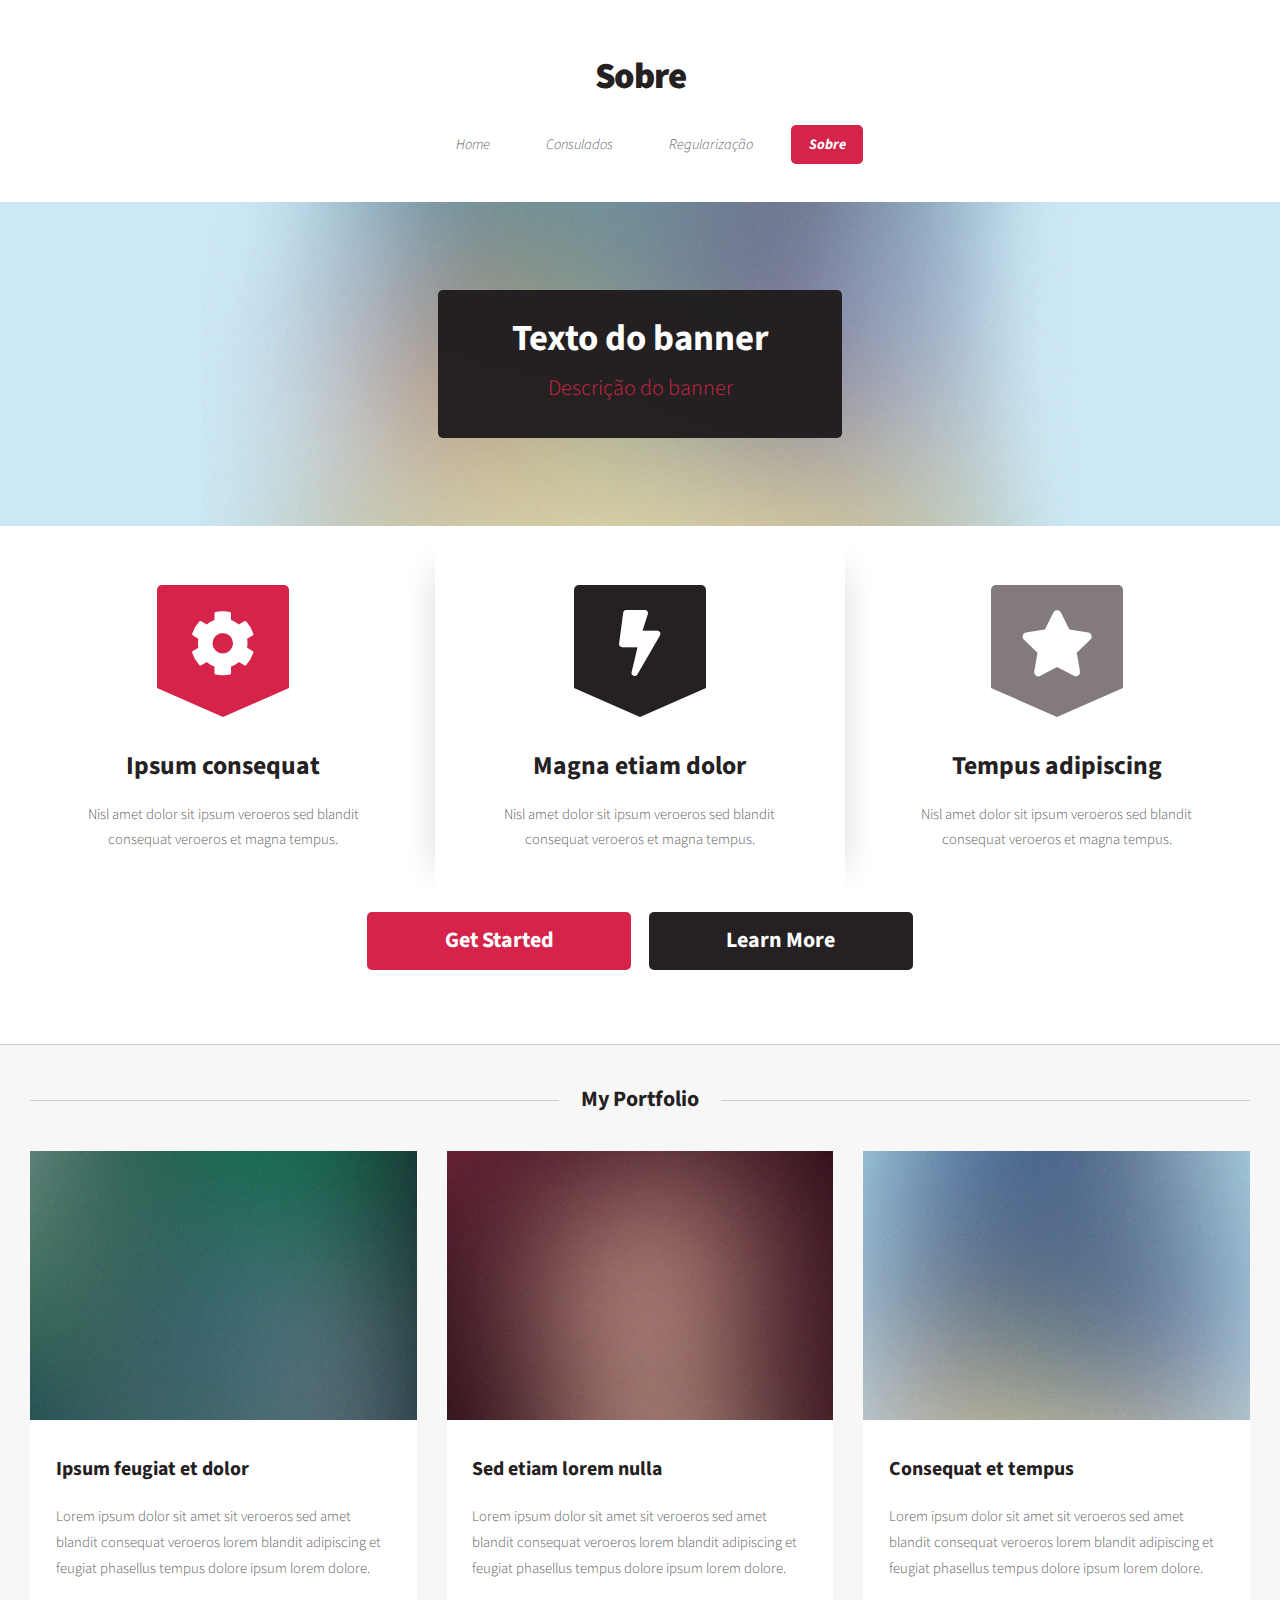
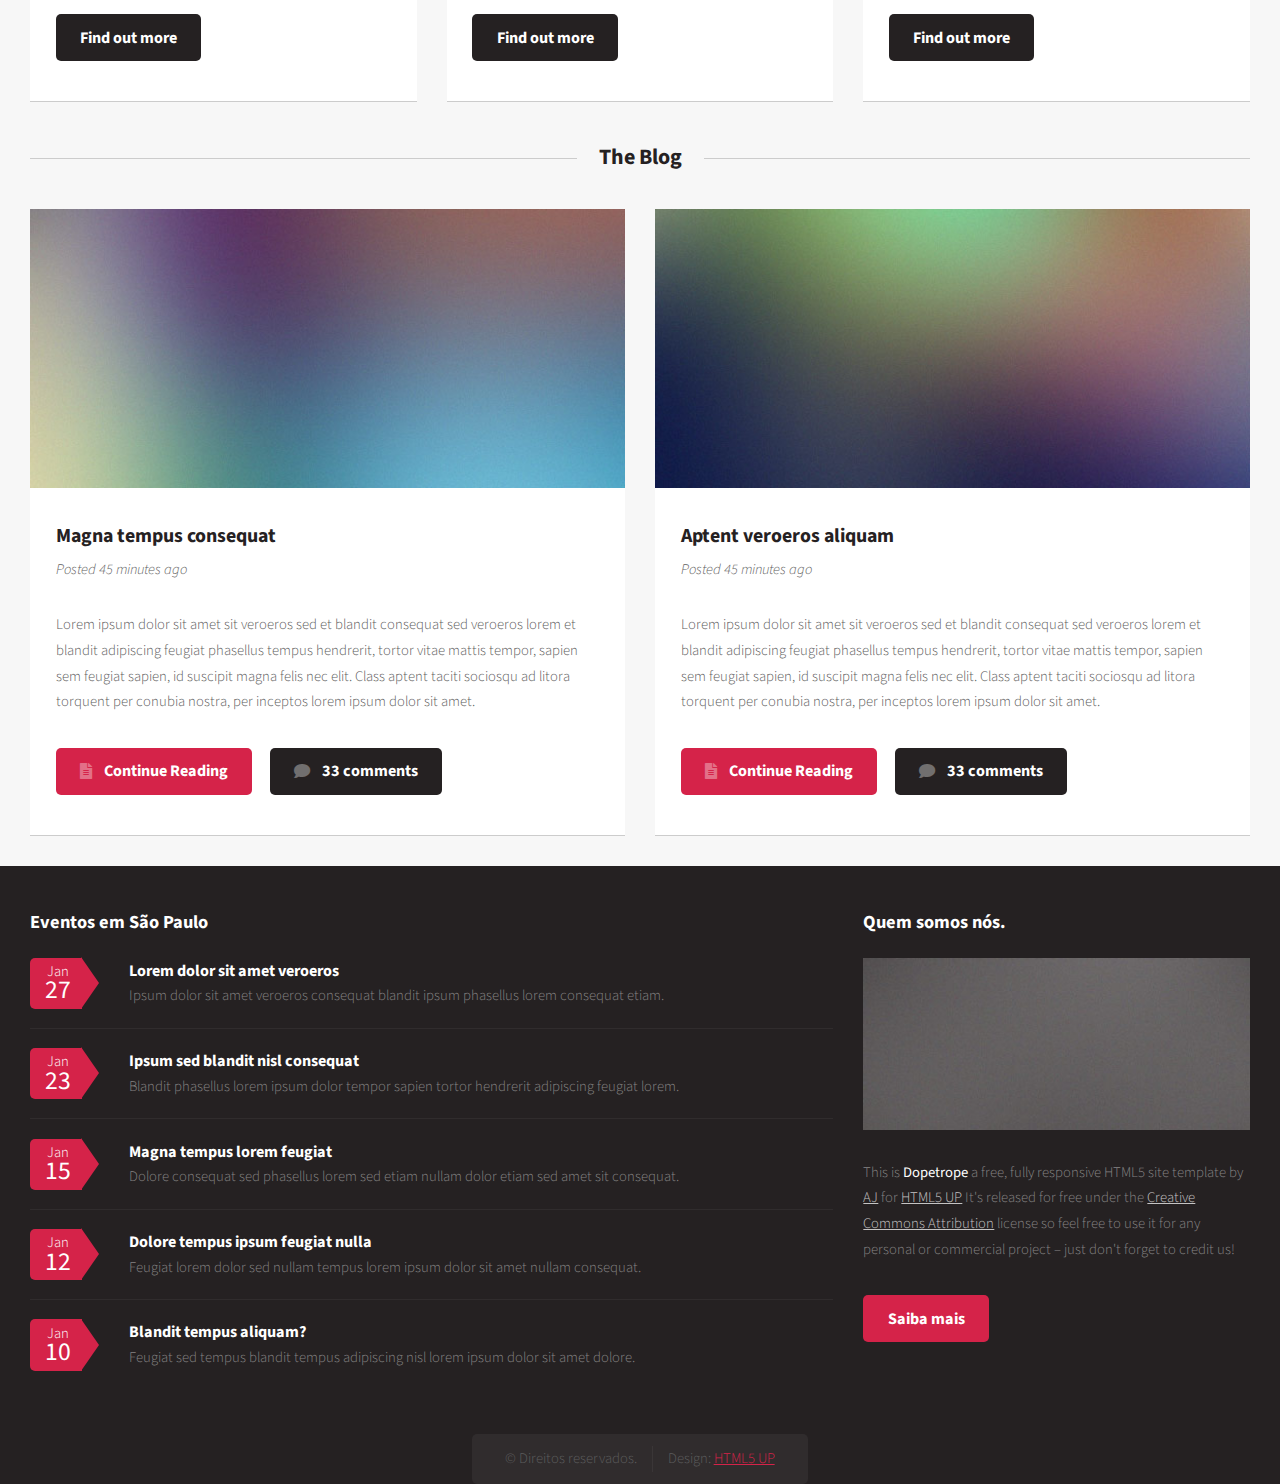
==== about.html @ 7e5dceec "0.2" ====
<!DOCTYPE HTML>

<html>
	<head>
		<title>TCI</title>
		<meta charset="utf-8" />
		<meta name="viewport" content="width=device-width, initial-scale=1, user-scalable=no" />
		<link rel="stylesheet" href="assets/css/main.css" />
	</head>
	<body class="homepage is-preload">
		<div id="page-wrapper">

			<!-- Header -->
				<section id="header">

					<!-- Logo -->
						<h1><a href="index.html">Sobre</a></h1>

					<!-- Nav -->
						<nav id="nav">
							<ul>
								<li><a href="index.html">Home</a></li>
								<li><a href="consulados.html">Consulados</a></li>
								<li><a href="docs.html">Regularização</a></li>
								<li class="current"><a href="about.html">Sobre</a></li>
							</ul>
						</nav>

					<!-- Banner -->
						<section id="banner">
							<header>
								<h2>Texto do banner</h2>
								<p>Descrição do banner</p>
							</header>
						</section>

					<!-- Intro -->
						<section id="intro" class="container">
							<div class="row">
								<div class="col-4 col-12-medium">
									<section class="first">
										<i class="icon solid featured fa-cog"></i>
										<header>
											<h2>Ipsum consequat</h2>
										</header>
										<p>Nisl amet dolor sit ipsum veroeros sed blandit consequat veroeros et magna tempus.</p>
									</section>
								</div>
								<div class="col-4 col-12-medium">
									<section class="middle">
										<i class="icon solid featured alt fa-bolt"></i>
										<header>
											<h2>Magna etiam dolor</h2>
										</header>
										<p>Nisl amet dolor sit ipsum veroeros sed blandit consequat veroeros et magna tempus.</p>
									</section>
								</div>
								<div class="col-4 col-12-medium">
									<section class="last">
										<i class="icon solid featured alt2 fa-star"></i>
										<header>
											<h2>Tempus adipiscing</h2>
										</header>
										<p>Nisl amet dolor sit ipsum veroeros sed blandit consequat veroeros et magna tempus.</p>
									</section>
								</div>
							</div>
							<footer>
								<ul class="actions">
									<li><a href="#" class="button large">Get Started</a></li>
									<li><a href="#" class="button alt large">Learn More</a></li>
								</ul>
							</footer>
						</section>

				</section>

			<!-- Main -->
				<section id="main">
					<div class="container">
						<div class="row">
							<div class="col-12">

								<!-- Portfolio -->
									<section>
										<header class="major">
											<h2>My Portfolio</h2>
										</header>
										<div class="row">
											<div class="col-4 col-6-medium col-12-small">
												<section class="box">
													<a href="#" class="image featured"><img src="images/pic02.jpg" alt="" /></a>
													<header>
														<h3>Ipsum feugiat et dolor</h3>
													</header>
													<p>Lorem ipsum dolor sit amet sit veroeros sed amet blandit consequat veroeros lorem blandit adipiscing et feugiat phasellus tempus dolore ipsum lorem dolore.</p>
													<footer>
														<ul class="actions">
															<li><a href="#" class="button alt">Find out more</a></li>
														</ul>
													</footer>
												</section>
											</div>
											<div class="col-4 col-6-medium col-12-small">
												<section class="box">
													<a href="#" class="image featured"><img src="images/pic03.jpg" alt="" /></a>
													<header>
														<h3>Sed etiam lorem nulla</h3>
													</header>
													<p>Lorem ipsum dolor sit amet sit veroeros sed amet blandit consequat veroeros lorem blandit adipiscing et feugiat phasellus tempus dolore ipsum lorem dolore.</p>
													<footer>
														<ul class="actions">
															<li><a href="#" class="button alt">Find out more</a></li>
														</ul>
													</footer>
												</section>
											</div>
											<div class="col-4 col-6-medium col-12-small">
												<section class="box">
													<a href="#" class="image featured"><img src="images/pic04.jpg" alt="" /></a>
													<header>
														<h3>Consequat et tempus</h3>
													</header>
													<p>Lorem ipsum dolor sit amet sit veroeros sed amet blandit consequat veroeros lorem blandit adipiscing et feugiat phasellus tempus dolore ipsum lorem dolore.</p>
													<footer>
														<ul class="actions">
															<li><a href="#" class="button alt">Find out more</a></li>
														</ul>
													</footer>
												</section>
											</div>	
										</div>
									</section>

							</div>
							<div class="col-12">

								<!-- Blog -->
									<section>
										<header class="major">
											<h2>The Blog</h2>
										</header>
										<div class="row">
											<div class="col-6 col-12-small">
												<section class="box">
													<a href="#" class="image featured"><img src="images/pic08.jpg" alt="" /></a>
													<header>
														<h3>Magna tempus consequat</h3>
														<p>Posted 45 minutes ago</p>
													</header>
													<p>Lorem ipsum dolor sit amet sit veroeros sed et blandit consequat sed veroeros lorem et blandit adipiscing feugiat phasellus tempus hendrerit, tortor vitae mattis tempor, sapien sem feugiat sapien, id suscipit magna felis nec elit. Class aptent taciti sociosqu ad litora torquent per conubia nostra, per inceptos lorem ipsum dolor sit amet.</p>
													<footer>
														<ul class="actions">
															<li><a href="#" class="button icon solid fa-file-alt">Continue Reading</a></li>
															<li><a href="#" class="button alt icon solid fa-comment">33 comments</a></li>
														</ul>
													</footer>
												</section>
											</div>
											<div class="col-6 col-12-small">
												<section class="box">
													<a href="#" class="image featured"><img src="images/pic09.jpg" alt="" /></a>
													<header>
														<h3>Aptent veroeros aliquam</h3>
														<p>Posted 45 minutes ago</p>
													</header>
													<p>Lorem ipsum dolor sit amet sit veroeros sed et blandit consequat sed veroeros lorem et blandit adipiscing feugiat phasellus tempus hendrerit, tortor vitae mattis tempor, sapien sem feugiat sapien, id suscipit magna felis nec elit. Class aptent taciti sociosqu ad litora torquent per conubia nostra, per inceptos lorem ipsum dolor sit amet.</p>
													<footer>
														<ul class="actions">
															<li><a href="#" class="button icon solid fa-file-alt">Continue Reading</a></li>
															<li><a href="#" class="button alt icon solid fa-comment">33 comments</a></li>
														</ul>
													</footer>
												</section>
											</div>
										</div>
									</section>

							</div>
						</div>
					</div>
				</section>

			<!-- Footer -->
				<section id="footer">
					<div class="container">
						<div class="row">
							<div class="col-8 col-12-medium">
								<section>
									<header>
										<h2>Eventos em São Paulo</h2>
									</header>
									<ul class="dates">
										<li>
											<span class="date">Jan <strong>27</strong></span>
											<h3><a href="#">Lorem dolor sit amet veroeros</a></h3>
											<p>Ipsum dolor sit amet veroeros consequat blandit ipsum phasellus lorem consequat etiam.</p>
										</li>
										<li>
											<span class="date">Jan <strong>23</strong></span>
											<h3><a href="#">Ipsum sed blandit nisl consequat</a></h3>
											<p>Blandit phasellus lorem ipsum dolor tempor sapien tortor hendrerit adipiscing feugiat lorem.</p>
										</li>
										<li>
											<span class="date">Jan <strong>15</strong></span>
											<h3><a href="#">Magna tempus lorem feugiat</a></h3>
											<p>Dolore consequat sed phasellus lorem sed etiam nullam dolor etiam sed amet sit consequat.</p>
										</li>
										<li>
											<span class="date">Jan <strong>12</strong></span>
											<h3><a href="#">Dolore tempus ipsum feugiat nulla</a></h3>
											<p>Feugiat lorem dolor sed nullam tempus lorem ipsum dolor sit amet nullam consequat.</p>
										</li>
										<li>
											<span class="date">Jan <strong>10</strong></span>
											<h3><a href="#">Blandit tempus aliquam?</a></h3>
											<p>Feugiat sed tempus blandit tempus adipiscing nisl lorem ipsum dolor sit amet dolore.</p>
										</li>
									</ul>
								</section>
							</div>
							<div class="col-4 col-12-medium">
								<section>
									<header>
										<h2>Quem somos nós.</h2>
									</header>
									<a href="#" class="image featured"><img src="images/pic10.jpg" alt="" /></a>
									<p>
										This is <strong>Dopetrope</strong> a free, fully responsive HTML5 site template by
										<a href="http://twitter.com/ajlkn">AJ</a> for <a href="http://html5up.net/">HTML5 UP</a> It's released for free under
										the <a href="http://html5up.net/license/">Creative Commons Attribution</a> license so feel free to use it for any personal or commercial project &ndash; just don't forget to credit us!
									</p>
									<footer>
										<ul class="actions">
											<li><a href="#" class="button">Saiba mais</a></li>
										</ul>
									</footer>
								</section>
							
							
							<div class="col-6-medium">

 							

								<!-- Copyright -->
									

							</div>
						</div>
					</div>
				</section>

				<div id="copyright">
					<ul class="links">
						<li>&copy; Direitos reservados.</li><li>Design: <a href="http://html5up.net">HTML5 UP</a></li>
					</ul>
				</div>

			</div>



		
		<!-- Scripts -->
			<script src="assets/js/jquery.min.js"></script>
			<script src="assets/js/jquery.dropotron.min.js"></script>
			<script src="assets/js/browser.min.js"></script>
			<script src="assets/js/breakpoints.min.js"></script>
			<script src="assets/js/util.js"></script>
			<script src="assets/js/main.js"></script>

	</body>
</html>
---- assets/css/main.css ----
@import url("fontawesome-all.min.css");
@import url("https://fonts.googleapis.com/css?family=Source+Sans+Pro:300,400,700,900,300italic");

/*
	Dopetrope by HTML5 UP
	html5up.net | @ajlkn
	Free for personal and commercial use under the CCA 3.0 license (html5up.net/license)
*/

html, body, div, span, applet, object,
iframe, h1, h2, h3, h4, h5, h6, p, blockquote,
pre, a, abbr, acronym, address, big, cite,
code, del, dfn, em, img, ins, kbd, q, s, samp,
small, strike, strong, sub, sup, tt, var, b,
u, i, center, dl, dt, dd, ol, ul, li, fieldset,
form, label, legend, table, caption, tbody,
tfoot, thead, tr, th, td, article, aside,
canvas, details, embed, figure, figcaption,
footer, header, hgroup, menu, nav, output, ruby,
section, summary, time, mark, audio, video {
	margin: 0;
	padding: 0;
	border: 0;
	font-size: 100%;
	font: inherit;
	vertical-align: baseline;}

article, aside, details, figcaption, figure,
footer, header, hgroup, menu, nav, section {
	display: block;}

body {
	line-height: 1;
}

ol, ul {
	list-style: none;
}

blockquote, q {
	quotes: none;
}

	blockquote:before, blockquote:after, q:before, q:after {
		content: '';
		content: none;
	}

table {
	border-collapse: collapse;
	border-spacing: 0;
}

body {
	-webkit-text-size-adjust: none;
}

mark {
	background-color: transparent;
	color: inherit;
}

input::-moz-focus-inner {
	border: 0;
	padding: 0;
}

input, select, textarea {
	-moz-appearance: none;
	-webkit-appearance: none;
	-ms-appearance: none;
	appearance: none;
}

/* Basic */

	html {
		box-sizing: border-box;
	}

	*, *:before, *:after {
		box-sizing: inherit;
	}

	body {
		background: #252122;
		background-image: url("images/bg02.png");
	}

		body.is-preload *, body.is-preload *:before, body.is-preload *:after {
			-moz-animation: none !important;
			-webkit-animation: none !important;
			-ms-animation: none !important;
			animation: none !important;
			-moz-transition: none !important;
			-webkit-transition: none !important;
			-ms-transition: none !important;
			transition: none !important;
		}

	body, input, textarea, select {
		font-family: 'Source Sans Pro';
		font-weight: 300;
		color: #5d5d5d;
		font-size: 14pt;
		line-height: 1.75em;
	}

	strong, b {
		color: #252122;
		font-weight: 400;
	}

	i, em {
		font-style: italic;
	}

	sub {
		position: relative;
		top: 0.5em;
		font-size: 0.8em;
	}

	sup {
		position: relative;
		top: -0.5em;
		font-size: 0.8em;
	}

	blockquote {
		border-left: solid 0.75em #dddddd;
		padding: 1em 0 1em 1.5em;
		font-style: italic;
	}

	h1, h2, h3, h4, h5, h6 {
		color: #252122;
		font-weight: 700;
	}

	h1 a, h2 a, h3 a, h4 a, h5 a, h6 a {
		color: inherit;
		text-decoration: none;
	}

	h2 {
		font-size: 1.5em;
	}

	h3 {
		font-size: 1.35em;
	}

	a {
		color: #d52349;
		text-decoration: underline;
	}

		a:hover {
			text-decoration: none;
		}

	br.clear {
		clear: both;
	}

	hr {
		border: 0;
		border-top: solid 1px #dddddd;
		height: 1px;
		margin: 2em 0 2em 0;
	}

	p, ul, ol, dl, table {
		margin-bottom: 2em;
	}

/* Container */

	.container {
		margin: 0 auto;
		max-width: 100%;
		width: 70em;
	}

		@media screen and (max-width: 1680px) {

			.container {
				width: 70em;
			}

		}

		@media screen and (max-width: 1280px) {

			.container {
				width: calc(100% - 60px);
			}

		}

		@media screen and (max-width: 980px) {

			.container {
				width: calc(100% - 80px);
			}

		}

		@media screen and (max-width: 736px) {

			.container {
				width: calc(100% - 40px);
			}

		}

/* Row */

	.row {
		display: flex;
		flex-wrap: wrap;
		box-sizing: border-box;
		align-items: stretch;
	}

		.row > * {
			box-sizing: border-box;
		}

		.row.gtr-uniform > * > :last-child {
			margin-bottom: 0;
		}

		.row.aln-left {
			justify-content: flex-start;
		}

		.row.aln-center {
			justify-content: center;
		}

		.row.aln-right {
			justify-content: flex-end;
		}

		.row.aln-top {
			align-items: flex-start;
		}

		.row.aln-middle {
			align-items: center;
		}

		.row.aln-bottom {
			align-items: flex-end;
		}

		.row > .imp {
			order: -1;
		}

		.row > .col-1 {
			width: 8.33333%;
		}

		.row > .off-1 {
			margin-left: 8.33333%;
		}

		.row > .col-2 {
			width: 16.66667%;
		}

		.row > .off-2 {
			margin-left: 16.66667%;
		}

		.row > .col-3 {
			width: 25%;
		}

		.row > .off-3 {
			margin-left: 25%;
		}

		.row > .col-4 {
			width: 33.33333%;
		}

		.row > .off-4 {
			margin-left: 33.33333%;
		}

		.row > .col-5 {
			width: 41.66667%;
		}

		.row > .off-5 {
			margin-left: 41.66667%;
		}

		.row > .col-6 {
			width: 50%;
		}

		.row > .off-6 {
			margin-left: 50%;
		}

		.row > .col-7 {
			width: 58.33333%;
		}

		.row > .off-7 {
			margin-left: 58.33333%;
		}

		.row > .col-8 {
			width: 66.66667%;
		}

		.row > .off-8 {
			margin-left: 66.66667%;
		}

		.row > .col-9 {
			width: 75%;
		}

		.row > .off-9 {
			margin-left: 75%;
		}

		.row > .col-10 {
			width: 83.33333%;
		}

		.row > .off-10 {
			margin-left: 83.33333%;
		}

		.row > .col-11 {
			width: 91.66667%;
		}

		.row > .off-11 {
			margin-left: 91.66667%;
		}

		.row > .col-12 {
			width: 100%;
		}

		.row > .off-12 {
			margin-left: 100%;
		}

		.row.gtr-0 {
			margin-top: 0px;
			margin-left: 0px;
		}

			.row.gtr-0 > * {
				padding: 0px 0 0 0px;
			}

			.row.gtr-0.gtr-uniform {
				margin-top: 0px;
			}

				.row.gtr-0.gtr-uniform > * {
					padding-top: 0px;
				}

		.row.gtr-25 {
			margin-top: -12.5px;
			margin-left: -12.5px;
		}

			.row.gtr-25 > * {
				padding: 12.5px 0 0 12.5px;
			}

			.row.gtr-25.gtr-uniform {
				margin-top: -12.5px;
			}

				.row.gtr-25.gtr-uniform > * {
					padding-top: 12.5px;
				}

		.row.gtr-50 {
			margin-top: -25px;
			margin-left: -25px;
		}

			.row.gtr-50 > * {
				padding: 25px 0 0 25px;
			}

			.row.gtr-50.gtr-uniform {
				margin-top: -25px;
			}

				.row.gtr-50.gtr-uniform > * {
					padding-top: 25px;
				}

		.row {
			margin-top: -50px;
			margin-left: -50px;
		}

			.row > * {
				padding: 50px 0 0 50px;
			}

			.row.gtr-uniform {
				margin-top: -50px;
			}

				.row.gtr-uniform > * {
					padding-top: 50px;
				}

		.row.gtr-150 {
			margin-top: -75px;
			margin-left: -75px;
		}

			.row.gtr-150 > * {
				padding: 75px 0 0 75px;
			}

			.row.gtr-150.gtr-uniform {
				margin-top: -75px;
			}

				.row.gtr-150.gtr-uniform > * {
					padding-top: 75px;
				}

		.row.gtr-200 {
			margin-top: -100px;
			margin-left: -100px;
		}

			.row.gtr-200 > * {
				padding: 100px 0 0 100px;
			}

			.row.gtr-200.gtr-uniform {
				margin-top: -100px;
			}

				.row.gtr-200.gtr-uniform > * {
					padding-top: 100px;
				}

		@media screen and (max-width: 1680px) {

			.row {
				display: flex;
				flex-wrap: wrap;
				box-sizing: border-box;
				align-items: stretch;
			}

				.row > * {
					box-sizing: border-box;
				}

				.row.gtr-uniform > * > :last-child {
					margin-bottom: 0;
				}

				.row.aln-left {
					justify-content: flex-start;
				}

				.row.aln-center {
					justify-content: center;
				}

				.row.aln-right {
					justify-content: flex-end;
				}

				.row.aln-top {
					align-items: flex-start;
				}

				.row.aln-middle {
					align-items: center;
				}

				.row.aln-bottom {
					align-items: flex-end;
				}

				.row > .imp-xlarge {
					order: -1;
				}

				.row > .col-1-xlarge {
					width: 8.33333%;
				}

				.row > .off-1-xlarge {
					margin-left: 8.33333%;
				}

				.row > .col-2-xlarge {
					width: 16.66667%;
				}

				.row > .off-2-xlarge {
					margin-left: 16.66667%;
				}

				.row > .col-3-xlarge {
					width: 25%;
				}

				.row > .off-3-xlarge {
					margin-left: 25%;
				}

				.row > .col-4-xlarge {
					width: 33.33333%;
				}

				.row > .off-4-xlarge {
					margin-left: 33.33333%;
				}

				.row > .col-5-xlarge {
					width: 41.66667%;
				}

				.row > .off-5-xlarge {
					margin-left: 41.66667%;
				}

				.row > .col-6-xlarge {
					width: 50%;
				}

				.row > .off-6-xlarge {
					margin-left: 50%;
				}

				.row > .col-7-xlarge {
					width: 58.33333%;
				}

				.row > .off-7-xlarge {
					margin-left: 58.33333%;
				}

				.row > .col-8-xlarge {
					width: 66.66667%;
				}

				.row > .off-8-xlarge {
					margin-left: 66.66667%;
				}

				.row > .col-9-xlarge {
					width: 75%;
				}

				.row > .off-9-xlarge {
					margin-left: 75%;
				}

				.row > .col-10-xlarge {
					width: 83.33333%;
				}

				.row > .off-10-xlarge {
					margin-left: 83.33333%;
				}

				.row > .col-11-xlarge {
					width: 91.66667%;
				}

				.row > .off-11-xlarge {
					margin-left: 91.66667%;
				}

				.row > .col-12-xlarge {
					width: 100%;
				}

				.row > .off-12-xlarge {
					margin-left: 100%;
				}

				.row.gtr-0 {
					margin-top: 0px;
					margin-left: 0px;
				}

					.row.gtr-0 > * {
						padding: 0px 0 0 0px;
					}

					.row.gtr-0.gtr-uniform {
						margin-top: 0px;
					}

						.row.gtr-0.gtr-uniform > * {
							padding-top: 0px;
						}

				.row.gtr-25 {
					margin-top: -12.5px;
					margin-left: -12.5px;
				}

					.row.gtr-25 > * {
						padding: 12.5px 0 0 12.5px;
					}

					.row.gtr-25.gtr-uniform {
						margin-top: -12.5px;
					}

						.row.gtr-25.gtr-uniform > * {
							padding-top: 12.5px;
						}

				.row.gtr-50 {
					margin-top: -25px;
					margin-left: -25px;
				}

					.row.gtr-50 > * {
						padding: 25px 0 0 25px;
					}

					.row.gtr-50.gtr-uniform {
						margin-top: -25px;
					}

						.row.gtr-50.gtr-uniform > * {
							padding-top: 25px;
						}

				.row {
					margin-top: -50px;
					margin-left: -50px;
				}

					.row > * {
						padding: 50px 0 0 50px;
					}

					.row.gtr-uniform {
						margin-top: -50px;
					}

						.row.gtr-uniform > * {
							padding-top: 50px;
						}

				.row.gtr-150 {
					margin-top: -75px;
					margin-left: -75px;
				}

					.row.gtr-150 > * {
						padding: 75px 0 0 75px;
					}

					.row.gtr-150.gtr-uniform {
						margin-top: -75px;
					}

						.row.gtr-150.gtr-uniform > * {
							padding-top: 75px;
						}

				.row.gtr-200 {
					margin-top: -100px;
					margin-left: -100px;
				}

					.row.gtr-200 > * {
						padding: 100px 0 0 100px;
					}

					.row.gtr-200.gtr-uniform {
						margin-top: -100px;
					}

						.row.gtr-200.gtr-uniform > * {
							padding-top: 100px;
						}

		}

		@media screen and (max-width: 1280px) {

			.row {
				display: flex;
				flex-wrap: wrap;
				box-sizing: border-box;
				align-items: stretch;
			}

				.row > * {
					box-sizing: border-box;
				}

				.row.gtr-uniform > * > :last-child {
					margin-bottom: 0;
				}

				.row.aln-left {
					justify-content: flex-start;
				}

				.row.aln-center {
					justify-content: center;
				}

				.row.aln-right {
					justify-content: flex-end;
				}

				.row.aln-top {
					align-items: flex-start;
				}

				.row.aln-middle {
					align-items: center;
				}

				.row.aln-bottom {
					align-items: flex-end;
				}

				.row > .imp-large {
					order: -1;
				}

				.row > .col-1-large {
					width: 8.33333%;
				}

				.row > .off-1-large {
					margin-left: 8.33333%;
				}

				.row > .col-2-large {
					width: 16.66667%;
				}

				.row > .off-2-large {
					margin-left: 16.66667%;
				}

				.row > .col-3-large {
					width: 25%;
				}

				.row > .off-3-large {
					margin-left: 25%;
				}

				.row > .col-4-large {
					width: 33.33333%;
				}

				.row > .off-4-large {
					margin-left: 33.33333%;
				}

				.row > .col-5-large {
					width: 41.66667%;
				}

				.row > .off-5-large {
					margin-left: 41.66667%;
				}

				.row > .col-6-large {
					width: 50%;
				}

				.row > .off-6-large {
					margin-left: 50%;
				}

				.row > .col-7-large {
					width: 58.33333%;
				}

				.row > .off-7-large {
					margin-left: 58.33333%;
				}

				.row > .col-8-large {
					width: 66.66667%;
				}

				.row > .off-8-large {
					margin-left: 66.66667%;
				}

				.row > .col-9-large {
					width: 75%;
				}

				.row > .off-9-large {
					margin-left: 75%;
				}

				.row > .col-10-large {
					width: 83.33333%;
				}

				.row > .off-10-large {
					margin-left: 83.33333%;
				}

				.row > .col-11-large {
					width: 91.66667%;
				}

				.row > .off-11-large {
					margin-left: 91.66667%;
				}

				.row > .col-12-large {
					width: 100%;
				}

				.row > .off-12-large {
					margin-left: 100%;
				}

				.row.gtr-0 {
					margin-top: 0px;
					margin-left: 0px;
				}

					.row.gtr-0 > * {
						padding: 0px 0 0 0px;
					}

					.row.gtr-0.gtr-uniform {
						margin-top: 0px;
					}

						.row.gtr-0.gtr-uniform > * {
							padding-top: 0px;
						}

				.row.gtr-25 {
					margin-top: -7.5px;
					margin-left: -7.5px;
				}

					.row.gtr-25 > * {
						padding: 7.5px 0 0 7.5px;
					}

					.row.gtr-25.gtr-uniform {
						margin-top: -7.5px;
					}

						.row.gtr-25.gtr-uniform > * {
							padding-top: 7.5px;
						}

				.row.gtr-50 {
					margin-top: -15px;
					margin-left: -15px;
				}

					.row.gtr-50 > * {
						padding: 15px 0 0 15px;
					}

					.row.gtr-50.gtr-uniform {
						margin-top: -15px;
					}

						.row.gtr-50.gtr-uniform > * {
							padding-top: 15px;
						}

				.row {
					margin-top: -30px;
					margin-left: -30px;
				}

					.row > * {
						padding: 30px 0 0 30px;
					}

					.row.gtr-uniform {
						margin-top: -30px;
					}

						.row.gtr-uniform > * {
							padding-top: 30px;
						}

				.row.gtr-150 {
					margin-top: -45px;
					margin-left: -45px;
				}

					.row.gtr-150 > * {
						padding: 45px 0 0 45px;
					}

					.row.gtr-150.gtr-uniform {
						margin-top: -45px;
					}

						.row.gtr-150.gtr-uniform > * {
							padding-top: 45px;
						}

				.row.gtr-200 {
					margin-top: -60px;
					margin-left: -60px;
				}

					.row.gtr-200 > * {
						padding: 60px 0 0 60px;
					}

					.row.gtr-200.gtr-uniform {
						margin-top: -60px;
					}

						.row.gtr-200.gtr-uniform > * {
							padding-top: 60px;
						}

		}

		@media screen and (max-width: 980px) {

			.row {
				display: flex;
				flex-wrap: wrap;
				box-sizing: border-box;
				align-items: stretch;
			}

				.row > * {
					box-sizing: border-box;
				}

				.row.gtr-uniform > * > :last-child {
					margin-bottom: 0;
				}

				.row.aln-left {
					justify-content: flex-start;
				}

				.row.aln-center {
					justify-content: center;
				}

				.row.aln-right {
					justify-content: flex-end;
				}

				.row.aln-top {
					align-items: flex-start;
				}

				.row.aln-middle {
					align-items: center;
				}

				.row.aln-bottom {
					align-items: flex-end;
				}

				.row > .imp-medium {
					order: -1;
				}

				.row > .col-1-medium {
					width: 8.33333%;
				}

				.row > .off-1-medium {
					margin-left: 8.33333%;
				}

				.row > .col-2-medium {
					width: 16.66667%;
				}

				.row > .off-2-medium {
					margin-left: 16.66667%;
				}

				.row > .col-3-medium {
					width: 25%;
				}

				.row > .off-3-medium {
					margin-left: 25%;
				}

				.row > .col-4-medium {
					width: 33.33333%;
				}

				.row > .off-4-medium {
					margin-left: 33.33333%;
				}

				.row > .col-5-medium {
					width: 41.66667%;
				}

				.row > .off-5-medium {
					margin-left: 41.66667%;
				}

				.row > .col-6-medium {
					width: 50%;
				}

				.row > .off-6-medium {
					margin-left: 50%;
				}

				.row > .col-7-medium {
					width: 58.33333%;
				}

				.row > .off-7-medium {
					margin-left: 58.33333%;
				}

				.row > .col-8-medium {
					width: 66.66667%;
				}

				.row > .off-8-medium {
					margin-left: 66.66667%;
				}

				.row > .col-9-medium {
					width: 75%;
				}

				.row > .off-9-medium {
					margin-left: 75%;
				}

				.row > .col-10-medium {
					width: 83.33333%;
				}

				.row > .off-10-medium {
					margin-left: 83.33333%;
				}

				.row > .col-11-medium {
					width: 91.66667%;
				}

				.row > .off-11-medium {
					margin-left: 91.66667%;
				}

				.row > .col-12-medium {
					width: 100%;
				}

				.row > .off-12-medium {
					margin-left: 100%;
				}

				.row.gtr-0 {
					margin-top: 0px;
					margin-left: 0px;
				}

					.row.gtr-0 > * {
						padding: 0px 0 0 0px;
					}

					.row.gtr-0.gtr-uniform {
						margin-top: 0px;
					}

						.row.gtr-0.gtr-uniform > * {
							padding-top: 0px;
						}

				.row.gtr-25 {
					margin-top: -10px;
					margin-left: -10px;
				}

					.row.gtr-25 > * {
						padding: 10px 0 0 10px;
					}

					.row.gtr-25.gtr-uniform {
						margin-top: -10px;
					}

						.row.gtr-25.gtr-uniform > * {
							padding-top: 10px;
						}

				.row.gtr-50 {
					margin-top: -20px;
					margin-left: -20px;
				}

					.row.gtr-50 > * {
						padding: 20px 0 0 20px;
					}

					.row.gtr-50.gtr-uniform {
						margin-top: -20px;
					}

						.row.gtr-50.gtr-uniform > * {
							padding-top: 20px;
						}

				.row {
					margin-top: -40px;
					margin-left: -40px;
				}

					.row > * {
						padding: 40px 0 0 40px;
					}

					.row.gtr-uniform {
						margin-top: -40px;
					}

						.row.gtr-uniform > * {
							padding-top: 40px;
						}

				.row.gtr-150 {
					margin-top: -60px;
					margin-left: -60px;
				}

					.row.gtr-150 > * {
						padding: 60px 0 0 60px;
					}

					.row.gtr-150.gtr-uniform {
						margin-top: -60px;
					}

						.row.gtr-150.gtr-uniform > * {
							padding-top: 60px;
						}

				.row.gtr-200 {
					margin-top: -80px;
					margin-left: -80px;
				}

					.row.gtr-200 > * {
						padding: 80px 0 0 80px;
					}

					.row.gtr-200.gtr-uniform {
						margin-top: -80px;
					}

						.row.gtr-200.gtr-uniform > * {
							padding-top: 80px;
						}

		}

		@media screen and (max-width: 736px) {

			.row {
				display: flex;
				flex-wrap: wrap;
				box-sizing: border-box;
				align-items: stretch;
			}

				.row > * {
					box-sizing: border-box;
				}

				.row.gtr-uniform > * > :last-child {
					margin-bottom: 0;
				}

				.row.aln-left {
					justify-content: flex-start;
				}

				.row.aln-center {
					justify-content: center;
				}

				.row.aln-right {
					justify-content: flex-end;
				}

				.row.aln-top {
					align-items: flex-start;
				}

				.row.aln-middle {
					align-items: center;
				}

				.row.aln-bottom {
					align-items: flex-end;
				}

				.row > .imp-small {
					order: -1;
				}

				.row > .col-1-small {
					width: 8.33333%;
				}

				.row > .off-1-small {
					margin-left: 8.33333%;
				}

				.row > .col-2-small {
					width: 16.66667%;
				}

				.row > .off-2-small {
					margin-left: 16.66667%;
				}

				.row > .col-3-small {
					width: 25%;
				}

				.row > .off-3-small {
					margin-left: 25%;
				}

				.row > .col-4-small {
					width: 33.33333%;
				}

				.row > .off-4-small {
					margin-left: 33.33333%;
				}

				.row > .col-5-small {
					width: 41.66667%;
				}

				.row > .off-5-small {
					margin-left: 41.66667%;
				}

				.row > .col-6-small {
					width: 50%;
				}

				.row > .off-6-small {
					margin-left: 50%;
				}

				.row > .col-7-small {
					width: 58.33333%;
				}

				.row > .off-7-small {
					margin-left: 58.33333%;
				}

				.row > .col-8-small {
					width: 66.66667%;
				}

				.row > .off-8-small {
					margin-left: 66.66667%;
				}

				.row > .col-9-small {
					width: 75%;
				}

				.row > .off-9-small {
					margin-left: 75%;
				}

				.row > .col-10-small {
					width: 83.33333%;
				}

				.row > .off-10-small {
					margin-left: 83.33333%;
				}

				.row > .col-11-small {
					width: 91.66667%;
				}

				.row > .off-11-small {
					margin-left: 91.66667%;
				}

				.row > .col-12-small {
					width: 100%;
				}

				.row > .off-12-small {
					margin-left: 100%;
				}

				.row.gtr-0 {
					margin-top: 0px;
					margin-left: 0px;
				}

					.row.gtr-0 > * {
						padding: 0px 0 0 0px;
					}

					.row.gtr-0.gtr-uniform {
						margin-top: 0px;
					}

						.row.gtr-0.gtr-uniform > * {
							padding-top: 0px;
						}

				.row.gtr-25 {
					margin-top: -5px;
					margin-left: -5px;
				}

					.row.gtr-25 > * {
						padding: 5px 0 0 5px;
					}

					.row.gtr-25.gtr-uniform {
						margin-top: -5px;
					}

						.row.gtr-25.gtr-uniform > * {
							padding-top: 5px;
						}

				.row.gtr-50 {
					margin-top: -10px;
					margin-left: -10px;
				}

					.row.gtr-50 > * {
						padding: 10px 0 0 10px;
					}

					.row.gtr-50.gtr-uniform {
						margin-top: -10px;
					}

						.row.gtr-50.gtr-uniform > * {
							padding-top: 10px;
						}

				.row {
					margin-top: -20px;
					margin-left: -20px;
				}

					.row > * {
						padding: 20px 0 0 20px;
					}

					.row.gtr-uniform {
						margin-top: -20px;
					}

						.row.gtr-uniform > * {
							padding-top: 20px;
						}

				.row.gtr-150 {
					margin-top: -30px;
					margin-left: -30px;
				}

					.row.gtr-150 > * {
						padding: 30px 0 0 30px;
					}

					.row.gtr-150.gtr-uniform {
						margin-top: -30px;
					}

						.row.gtr-150.gtr-uniform > * {
							padding-top: 30px;
						}

				.row.gtr-200 {
					margin-top: -40px;
					margin-left: -40px;
				}

					.row.gtr-200 > * {
						padding: 40px 0 0 40px;
					}

					.row.gtr-200.gtr-uniform {
						margin-top: -40px;
					}

						.row.gtr-200.gtr-uniform > * {
							padding-top: 40px;
						}

		}

/* Form */

	form label {
		display: block;
		color: #252122;
		font-weight: 400;
		margin: 0 0 0.5em 0;
	}

	form input[type=text],
	form input[type=email],
	form input[type=password],
	form select,
	form textarea {
		-webkit-appearance: none;
		display: block;
		border: 0;
		padding: 0.75em 1em;
		font-size: 1em;
		border-radius: 5px;
		border: solid 1px #dddddd;
		background: #fff;
		width: 100%;
	}

		form input[type=text]:focus,
		form input[type=email]:focus,
		form input[type=password]:focus,
		form select:focus,
		form textarea:focus {
			box-shadow: inset 0px 0px 1px 1px #43bff0;
		}

	form textarea {
		height: 15em;
	}

	form ::-webkit-input-placeholder {
		color: #555 !important;
	}

	form :-moz-placeholder {
		color: #555 !important;
	}

	form ::-moz-placeholder {
		color: #555 !important;
	}

	form :-ms-input-placeholder {
		color: #555 !important;
	}

	form ::-moz-focus-inner {
		border: 0;
	}

/* Tables */

	table {
		width: 100%;
	}

		table tr {
			border-top: solid 1px #dddddd;
		}

			table tr:first-child {
				border-top: 0;
			}

		table td {
			padding: 0.5em 1em 0.5em 1em;
		}

		table th {
			text-align: left;
			padding: 0.5em 1em 0.5em 1em;
			font-weight: 700;
			margin: 0 0 1em 0;
		}

		table thead {
			border-bottom: solid 2px #dddddd;
		}

/* Section/Article */

	section, article {
		margin-bottom: 2.5em;
	}

		section > :last-child, section:last-child, article > :last-child, article:last-child {
			margin-bottom: 0;
		}

	header {
		margin: 0 0 1.5em 0;
	}

		header > p {
			display: block;
			font-style: italic;
			margin: 0.5em 0 0 0;
			padding-bottom: 0.5em;
		}

		header.major {
			position: relative;
			text-align: center;
			border-top: solid 1px #ccc;
			top: 1em;
			margin: 0 0 3em 0;
		}

			header.major h2 {
				background: #fff;
				position: relative;
				top: -0.65em;
				display: inline;
				margin: 0;
				padding: 0 1em 0 1em;
			}

	footer {
		margin: 2.25em 0 0 0;
	}

/* Box */

	.box {
		background: #ffffff;
		border-bottom: solid 1px #ccc;
		padding: 2.75em 1.75em 2.75em 1.75em;
	}

		.box .image.featured {
			position: relative;
			width: auto;
			left: 1.75em;
			top: 1.75em;
			margin: -4.5em 0 4.25em -3.5em;
		}

		.box.post header {
			padding-top: 1em;
			margin: 0 0 2em 0;
		}

		.box.post h2 {
			font-size: 2.5em;
			letter-spacing: -0.015em;
		}

		.box.post header > p {
			margin-top: 1.25em;
			font-size: 1.25em;
		}

		.box footer ul.actions {
			margin-bottom: 0;
		}

/* Button */

	input[type="button"],
	input[type="submit"],
	input[type="reset"],
	button,
	.button {
		-webkit-appearance: none;
		display: inline-block;
		text-decoration: none;
		cursor: pointer;
		border: 0;
		border-radius: 5px;
		background: #d52349;
		color: #fff !important;
		font-weight: 700;
		outline: 0;
		font-size: 1.1em;
		padding: 0.65em 1.5em 0.65em 1.5em;
		text-align: center;
		-moz-transition: background-color .25s ease-in-out;
		-webkit-transition: background-color .25s ease-in-out;
		-ms-transition: background-color .25s ease-in-out;
		transition: background-color .25s ease-in-out;
	}

		input[type="button"]:hover,
		input[type="submit"]:hover,
		input[type="reset"]:hover,
		button:hover,
		.button:hover {
			background: #e53359;
		}

		input[type="button"]:active,
		input[type="submit"]:active,
		input[type="reset"]:active,
		button:active,
		.button:active {
			background: #c51349;
		}

		input[type="button"].alt,
		input[type="submit"].alt,
		input[type="reset"].alt,
		button.alt,
		.button.alt {
			background: #252122;
		}

			input[type="button"].alt:hover,
			input[type="submit"].alt:hover,
			input[type="reset"].alt:hover,
			button.alt:hover,
			.button.alt:hover {
				background: #353132;
			}

			input[type="button"].alt:active,
			input[type="submit"].alt:active,
			input[type="reset"].alt:active,
			button.alt:active,
			.button.alt:active {
				background: #151112;
			}

		input[type="button"].icon:before,
		input[type="submit"].icon:before,
		input[type="reset"].icon:before,
		button.icon:before,
		.button.icon:before {
			opacity: 0.35;
			position: relative;
			top: 0.05em;
			margin-right: 0.75em;
		}

		input[type="button"].large,
		input[type="submit"].large,
		input[type="reset"].large,
		button.large,
		.button.large {
			font-size: 1.5em;
			padding: 0.75em 1.5em 0.75em 1.5em;
		}

/* Image */

	.image {
		display: inline-block;
		outline: 0;
	}

		.image img {
			display: block;
			width: 100%;
		}

		.image.centered {
			display: block;
			margin: 0 0 2em 0;
		}

			.image.centered img {
				margin: 0 auto;
				width: auto;
			}

		.image.featured {
			display: block;
			width: 100%;
			margin: 0 0 2em 0;
		}

		.image.left {
			float: left;
			margin: 0 2em 2em 0;
		}

/* List */

	ul {
		list-style: disc;
		padding-left: 1em;
	}

		ul li {
			padding-left: 0.5em;
		}

	ol {
		list-style: decimal;
		padding-left: 1.25em;
	}

		ol li {
			padding-left: 0.25em;
		}

/* Actions */

	ul.actions {
		list-style: none;
		padding-left: 0;
	}

		ul.actions li {
			display: inline-block;
			margin-left: 1em;
			padding-left: 0;
		}

			ul.actions li:first-child {
				margin-left: 0;
			}

/* Links */

	ul.links {
		list-style: none;
		padding-left: 0;
	}

		ul.links li {
			display: inline-block;
			border-left: solid 1px rgba(255, 255, 255, 0.05);
			padding: 0 0 0 1em;
			margin: 0 0 0 1em;
		}

			ul.links li:first-child {
				border-left: 0;
				padding-left: 0;
				margin-left: 0;
			}

/* Contact */

	ul.contact {
		list-style: none;
		padding-left: 0;
	}

		ul.contact li {
			position: relative;
			border-top: solid 1px #ddd;
			padding: 1.3em 0 1.3em 7em;
		}

			ul.contact li h3 {
				position: absolute;
				left: 0;
				top: 1.3em;
				font-size: 1.1em;
			}

			ul.contact li p {
				margin: 0;
			}

			ul.contact li:first-child {
				padding-top: 0;
				border-top: 0;
			}

				ul.contact li:first-child h3 {
					top: 0;
				}

/* Dates */

	ul.dates {
		list-style: none;
		padding-left: 0;
	}

		ul.dates li {
			position: relative;
			border-top: solid 1px #ddd;
			padding: 1.3em 0 1.3em 6.75em;
		}

		ul.dates .date {
			display: block;
			position: absolute;
			left: 0;
			top: 1.3em;
			background-color: #d52349;
			height: 3.5em;
			text-align: center;
			color: #fff;
			line-height: 1em;
			border-top-left-radius: 5px;
			border-bottom-left-radius: 5px;
			padding: 0.5em 0.75em 0 1em;
		}

			ul.dates .date:after {
				content: '';
				position: absolute;
				bottom: 0;
				right: -1.2em;
				border-left: solid 1.25em #d52349;
				border-top: solid 1.8em transparent;
				border-bottom: solid 1.8em transparent;
			}

			ul.dates .date strong {
				display: block;
				font-size: 1.75em;
				padding-top: 0.15em;
			}

		ul.dates h3 {
			font-size: 1.1em;
		}

		ul.dates p {
			margin: 0;
		}

		ul.dates li:first-child {
			border-top: 0;
			padding-top: 0;
		}

			ul.dates li:first-child .date {
				top: 0;
			}

/* Divided */

	ul.divided {
		list-style: none;
		padding-left: 0;
	}

		ul.divided li {
			border-top: solid 1px #ddd;
			padding: 1em 0 1em 0;
		}

			ul.divided li:first-child {
				border-top: 0;
				padding-top: 0;
			}

/* Social */

	ul.social {
		list-style: none;
		padding-left: 0;
		overflow: hidden;
		cursor: default;
		margin: 0 0 3.25em 0;
	}

		ul.social li {
			display: inline-block;
			padding-left: 0;
			margin-left: 0.75em;
		}

			ul.social li:first-child {
				margin-left: 0;
			}

			ul.social li a {
				display: inline-block;
				width: 3em;
				height: 3em;
				text-align: center;
				border-radius: 5px;
				background: #888;
				-moz-transition: background-color .25s ease-in-out;
				-webkit-transition: background-color .25s ease-in-out;
				-ms-transition: background-color .25s ease-in-out;
				transition: background-color .25s ease-in-out;
			}

				ul.social li a:before {
					color: #fff;
					font-size: 2em;
					line-height: 1.5em;
				}

				ul.social li a.fa-facebook {
					background: #3c5a98;
				}

					ul.social li a.fa-facebook:hover {
						background: #4c6aa8;
					}

				ul.social li a.fa-twitter {
					background: #2daae4;
				}

					ul.social li a.fa-twitter:hover {
						background: #3dbaf4;
					}

				ul.social li a.fa-dribbble {
					background: #c4376b;
				}

					ul.social li a.fa-dribbble:hover {
						background: #d4477b;
					}

				ul.social li a.fa-linkedin {
					background: #006599;
				}

					ul.social li a.fa-linkedin:hover {
						background: #1075a9;
					}

				ul.social li a.fa-tumblr {
					background: #2b4661;
				}

					ul.social li a.fa-tumblr:hover {
						background: #3b5671;
					}

				ul.social li a.fa-google-plus {
					background: #da2713;
				}

					ul.social li a.fa-google-plus:hover {
						background: #ea3723;
					}

/* Icons */

	.icon {
		text-decoration: none;
		position: relative;
		text-decoration: none;
	}

		.icon:before {
			-moz-osx-font-smoothing: grayscale;
			-webkit-font-smoothing: antialiased;
			display: inline-block;
			font-style: normal;
			font-variant: normal;
			text-rendering: auto;
			line-height: 1;
			text-transform: none !important;
			font-family: 'Font Awesome 5 Free';
			font-weight: 400;
		}

		.icon.solid:before {
			font-weight: 900;
		}

		.icon.brands:before {
			font-family: 'Font Awesome 5 Brands';
		}

		.icon:before {
			line-height: inherit;
		}

		.icon > .label {
			display: none;
		}

		.icon.featured {
			position: relative;
			display: inline-block;
			background-color: #d52349;
			width: 9em;
			padding: 1.75em 0 0.75em 0;
			border-top-left-radius: 5px;
			border-top-right-radius: 5px;
			margin: 0 0 4.5em 0;
			cursor: default;
		}

			.icon.featured:before {
				font-size: 4.5em;
				line-height: 1em;
				color: #fff;
			}

			.icon.featured:after {
				content: '';
				position: absolute;
				bottom: -1.95em;
				left: 0;
				border-top: solid 2em #d52349;
				border-left: solid 4.5em transparent;
				border-right: solid 4.5em transparent;
			}

			.icon.featured.alt {
				background-color: #252122;
			}

				.icon.featured.alt:after {
					border-top-color: #252122;
				}

			.icon.featured.alt2 {
				background-color: #827a7c;
			}

				.icon.featured.alt2:after {
					border-top-color: #827a7c;
				}

/* Page Wrapper */

	#page-wrapper > section {
		margin-bottom: 0;
	}

/* Header */

	#header {
		position: relative;
		background: #ffffff;
		border-bottom: solid 1px #ccc;
		padding: 5em 0 4em 0;
		text-align: center;
	}

		#header h1 {
			color: #252122;
			font-weight: 900;
			font-size: 2.5em;
			letter-spacing: -0.035em;
			line-height: 1;
		}

/* Nav */

	#nav {
		margin: 2.5em 0 0 0;
	}

		#nav > ul {
			margin: 0;
		}

			#nav > ul > li {
				display: inline-block;
				font-style: italic;
				margin: 0 0.35em 0 0.35em;
			}

				#nav > ul > li > ul {
					display: none;
				}

				#nav > ul > li > a {
					border-radius: 5px;
					color: #5d5d5d;
					text-decoration: none;
					padding: 0.6em 1.2em 0.6em 1.2em;
					-moz-transition: background-color .25s ease-in-out;
					-webkit-transition: background-color .25s ease-in-out;
					-ms-transition: background-color .25s ease-in-out;
					transition: background-color .25s ease-in-out;
					outline: 0;
				}

				#nav > ul > li:hover > a, #nav > ul > li.active > a {
					background: #f3f3f3;
				}

				#nav > ul > li.current > a {
					background: #d52349;
					color: #fff !important;
					font-weight: 700;
				}

	.dropotron {
		border-radius: 5px;
		background-color: #252122;
		background-color: rgba(34, 30, 31, 0.98);
		padding: 1.25em 1.5em 1.25em 1.5em;
		font-style: italic;
		min-width: 13em;
		box-shadow: 0px 8px 15px 0px rgba(0, 0, 0, 0.5);
		text-align: left;
		margin-top: -1.25em;
		margin-left: -1px;
		list-style: none;
	}

		.dropotron a, .dropotron span {
			color: #aaa;
			text-decoration: none;
			-moz-transition: color .25s ease-in-out;
			-webkit-transition: color .25s ease-in-out;
			-ms-transition: color .25s ease-in-out;
			transition: color .25s ease-in-out;
		}

		.dropotron li {
			padding: 0.25em 0 0.25em 0;
		}

			.dropotron li:hover > a, .dropotron li:hover > span {
				color: #fff;
			}

		.dropotron.level-0 {
			margin-top: 2em;
		}

			.dropotron.level-0:before {
				content: '';
				display: block;
				position: absolute;
				left: 50%;
				margin-left: -10px;
				top: -9px;
				border-left: solid 10px transparent;
				border-right: solid 10px transparent;
				border-bottom: solid 10px #252122;
				border-bottom-color: rgba(34, 30, 31, 0.98);
			}

/* Banner */

	#banner {
		background: #CCE8F4 url("../../images/pic01.jpg");
		background-position: center center;
		background-size: auto 100%;
		background-repeat: no-repeat;
		text-align: center;
		position: relative;
		padding: 8em 0;
		margin: 4em 0 0 0;
	}

		#banner header {
			background-color: rgba(34, 30, 31, 0.98);
			display: inline-block;
			padding: 2.5em 5em;
			border-radius: 5px;
		}

			#banner header h2 {
				color: #fff;
				font-weight: 700;
				font-size: 2.5em;
				margin: 0 0 0.65em 0;
			}

			#banner header p {
				color: #d52349;
				padding: 0;
				font-style: normal;
				margin: 0;
				font-size: 1.5em;
			}

/* Intro */

	#intro {
		text-align: center;
		overflow: hidden;
	}

		#intro section {
			margin: 3em 0;
			padding: 2.5em 0;
		}

		#intro h2 {
			font-size: 1.75em;
		}

		#intro p {
			margin: 0;
		}

		#intro .middle {
			position: relative;
			z-index: 1;
		}

			#intro .middle:before {
				content: '';
				width: 32px;
				height: 100%;
				position: absolute;
				left: -24px;
				top: 0;
				display: block;
				z-index: -1;
				box-shadow: 32px 0 0 0 #fff, 0 -32px 0 0 #fff, 0 32px 0 0 #fff, 32px 32px 0 0 #fff, 32px -32px 0 0 #fff, 0 0 32px 0 rgba(0, 0, 0, 0.15);
			}

			#intro .middle:after {
				content: '';
				width: 32px;
				height: 100%;
				position: absolute;
				right: -24px;
				top: 0;
				display: block;
				z-index: -1;
				box-shadow: -32px 0 0 0 #fff, 0 -32px 0 0 #fff, 0 32px 0 0 #fff, -32px 32px 0 0 #fff, -32px -32px 0 0 #fff, 0 0 32px 0 rgba(0, 0, 0, 0.15);
			}

		#intro .button {
			min-width: 12em;
		}

		#intro footer {
			margin: 0;
		}

/* Main */

	#main {
		position: relative;
		background: #f7f7f7 url("images/bg02.png");
		padding: 4em 0 4em 0;
	}

		#main:before {
			content: '';
			position: absolute;
			top: 0;
			left: 0;
			width: 100%;
			background: url("images/bg01.png");
			background-size: 100% 100%;
			z-index: 0;
			opacity: 0.1;
		}

		#main .major h2 {
			background: #f7f7f7 url("images/bg02.png");
		}

/* Footer */

	#footer {
		position: relative;
		color: #858484;
		padding: 4em 0;
	}

		#footer:before {
			content: '';
			position: absolute;
			top: 0;
			left: 0;
			width: 100%;
			background: url("images/bg01.png");
			background-size: 100% 100%;
			z-index: 0;
			opacity: 0.5;
		}

		#footer a {
			color: #c5c4c4;
		}

		#footer h2, #footer h3, #footer h4, #footer h5, #footer h6, #footer strong, #footer b {
			color: #fff;
		}

			#footer h2 a, #footer h3 a, #footer h4 a, #footer h5 a, #footer h6 a, #footer strong a, #footer b a {
				color: inherit;
			}

		#footer ul.contact li,
		#footer ul.dates li,
		#footer ul.divided li {
			border-top-color: #353434;
			border-top-color: rgba(255, 255, 255, 0.05);
		}

		#footer header {
			margin: 0 0 3em 0;
		}

			#footer header h2 {
				font-size: 1.75em;
			}

/* Copyright */

	#copyright {
		text-align: center;
		margin: 3em 0 2em 0;
	}

		#copyright ul.links {
			display: inline-block;
			background: #2C2929;
			background: rgba(255, 255, 255, 0.05);
			border-radius: 5px;
			margin: 0;
			padding: 0.85em 2.25em 0.85em 2.25em;
		}

/* XLarge */

	@media screen and (max-width: 1680px) {

		/* Basic */

			body, input, textarea, select {
				font-size: 12pt;
			}

	}

/* Large */

	@media screen and (max-width: 1280px) {

		/* Basic */

			body, input, textarea, select {
				font-size: 11pt;
			}

		/* Section/Article */

			header.major {
				margin: 0.75em 0 2.5em 0;
			}

				header.major h2 {
					padding: 0 1em 0 1em;
				}

		/* Social */

			ul.social li {
				margin: 0 0 0.25em 0.75em;
			}

		/* Header */

			#header {
				padding: 4em 0 3em 0;
			}

		/* Banner */

			#banner {
				padding: 6em 0;
				margin: 3em 0 0 0;
			}

		/* Intro */

			#intro {
				padding: 0;
			}

				#intro section {
					padding: 1em 2em;
				}

				#intro .middle:before {
					left: -12px;
				}

				#intro .middle:after {
					right: -12px;
				}

		/* Main */

			#main {
				padding: 30px 0;
			}

		/* Footer */

			#footer {
				padding: 3em 0;
			}

				#footer:before {
					height: 2.5em;
				}

				#footer header {
					margin: 0 0 1.5em 0;
				}

					#footer header h2 {
						font-size: 1.25em;
					}

		/* Copyright */

			#copyright {
				margin: 0;
			}

	}

/* Medium */

	#navPanel, #titleBar {
		display: none;
	}

	@media screen and (max-width: 980px) {

		/* Basic */

			html, body {
				overflow-x: hidden;
			}

		/* Box */

			.box footer ul.actions li {
				margin: 1em 0 0 0;
				display: block;
			}

				.box footer ul.actions li .button {
					width: 100%;
				}

				.box footer ul.actions li:first-child {
					margin-top: 0;
				}

		/* Header */

			#header {
				padding: 3.5em 0 3em 0;
			}

		/* Nav */

			#nav {
				display: none;
			}

		/* Intro */

			#intro {
				padding: 3em 0 0 0;
			}

				#intro section {
					position: relative;
					border-top: solid 1px #dfdfdf;
					margin: 0;
					padding: 40px 0 0 0;
				}

					#intro section.first {
						border-top: 0;
						padding-top: 0;
					}

					#intro section p {
						margin: 0;
					}

				#intro .middle:before, #intro .middle:after {
					display: none;
				}

				#intro footer {
					padding: 3em 0 0 0;
				}

					#intro footer ul.actions {
						margin-bottom: 0;
					}

		/* Main */

			#main {
				padding: 40px 0;
			}

		/* Copyright */

			#copyright ul.links {
				display: block;
			}

		/* Nav */

			#page-wrapper {
				-moz-backface-visibility: hidden;
				-webkit-backface-visibility: hidden;
				-ms-backface-visibility: hidden;
				backface-visibility: hidden;
				-moz-transition: -moz-transform 0.5s ease;
				-webkit-transition: -webkit-transform 0.5s ease;
				-ms-transition: -ms-transform 0.5s ease;
				transition: transform 0.5s ease;
				padding-bottom: 1px;
			}

			#titleBar {
				-moz-backface-visibility: hidden;
				-webkit-backface-visibility: hidden;
				-ms-backface-visibility: hidden;
				backface-visibility: hidden;
				-moz-transition: -moz-transform 0.5s ease;
				-webkit-transition: -webkit-transform 0.5s ease;
				-ms-transition: -ms-transform 0.5s ease;
				transition: transform 0.5s ease;
				display: block;
				height: 44px;
				left: 0;
				position: fixed;
				top: 0;
				width: 100%;
				z-index: 10001;
				background: none;
			}

				#titleBar .toggle {
					text-decoration: none;
					width: 80px;
					height: 60px;
				}

					#titleBar .toggle:before {
						-moz-osx-font-smoothing: grayscale;
						-webkit-font-smoothing: antialiased;
						display: inline-block;
						font-style: normal;
						font-variant: normal;
						text-rendering: auto;
						line-height: 1;
						text-transform: none !important;
						font-family: 'Font Awesome 5 Free';
						font-weight: 900;
					}

					#titleBar .toggle:before {
						content: '\f0c9';
						display: block;
						position: absolute;
						left: 10px;
						top: 10px;
						width: 50px;
						height: 40px;
						line-height: 40px;
						font-size: 18px;
						color: #fff;
						text-align: center;
						background: rgba(150, 150, 150, 0.75);
						border-radius: 5px;
					}

					#titleBar .toggle:active:before {
						background-color: #969696;
					}

			#navPanel {
				-moz-backface-visibility: hidden;
				-webkit-backface-visibility: hidden;
				-ms-backface-visibility: hidden;
				backface-visibility: hidden;
				-moz-transform: translateX(-275px);
				-webkit-transform: translateX(-275px);
				-ms-transform: translateX(-275px);
				transform: translateX(-275px);
				-moz-transition: -moz-transform 0.5s ease;
				-webkit-transition: -webkit-transform 0.5s ease;
				-ms-transition: -ms-transform 0.5s ease;
				transition: transform 0.5s ease;
				display: block;
				height: 100%;
				left: 0;
				overflow-y: auto;
				position: fixed;
				top: 0;
				width: 275px;
				z-index: 10002;
				color: #858484;
				background-image: url("images/bg02.png");
				box-shadow: inset -3px 0px 5px 0px rgba(0, 0, 0, 0.35);
			}

				#navPanel .link {
					display: block;
					color: #888;
					text-decoration: none;
					height: 44px;
					line-height: 44px;
					border-top: solid 1px rgba(255, 255, 255, 0.05);
					padding: 0 1em 0 1em;
					font-style: italic;
				}

					#navPanel .link:first-child {
						border-top: 0;
					}

				#navPanel .indent-1 {
					display: inline-block;
					width: 1em;
				}

				#navPanel .indent-2 {
					display: inline-block;
					width: 2em;
				}

				#navPanel .indent-3 {
					display: inline-block;
					width: 3em;
				}

				#navPanel .indent-4 {
					display: inline-block;
					width: 4em;
				}

				#navPanel .indent-5 {
					display: inline-block;
					width: 5em;
				}

				#navPanel .depth-0 {
					color: #fff;
				}

			body.navPanel-visible #page-wrapper {
				-moz-transform: translateX(275px);
				-webkit-transform: translateX(275px);
				-ms-transform: translateX(275px);
				transform: translateX(275px);
			}

			body.navPanel-visible #titleBar {
				-moz-transform: translateX(275px);
				-webkit-transform: translateX(275px);
				-ms-transform: translateX(275px);
				transform: translateX(275px);
			}

			body.navPanel-visible #navPanel {
				-moz-transform: translateX(0);
				-webkit-transform: translateX(0);
				-ms-transform: translateX(0);
				transform: translateX(0);
			}

	}

/* Small */

	@media screen and (max-width: 736px) {

		/* Basic */

			body, input, textarea, select {
				font-size: 11pt;
			}

			h2, h3, h4, h5, h6 {
				font-size: 1.25em;
			}

		/* Button */

			input[type="button"].large,
			input[type="submit"].large,
			input[type="reset"].large,
			button.large,
			.button.large {
				font-size: 1.1em;
				padding: 0.65em 1.5em 0.65em 1.5em;
			}

		/* Actions */

			ul.actions li {
				margin: 1em 0 0 0;
				display: block;
			}

				ul.actions li .button {
					width: 100%;
				}

				ul.actions li:first-child {
					margin-top: 0;
				}

		/* Section/Article */

			section, article {
				margin-bottom: 20px;
			}

			header {
				margin: 0 0 1em 0;
			}

			footer {
				margin: 2em 0 0 0;
			}

		/* Box */

			.box {
				padding: 25px 15px 20px 15px;
			}

				.box .image.featured {
					left: 15px;
					top: 15px;
					margin: -40px 0 40px -30px;
				}

				.box.post header {
					padding-top: 0;
					margin: 0 0 1em 0;
				}

				.box.post h2 {
					font-size: 1.5em;
					line-height: 1.5em;
				}

				.box.post header > p {
					margin-top: 0;
					font-size: 1em;
				}

		/* Divided */

			ul.divided li {
				padding: 0.5em 0 0.5em 0;
			}

		/* Contact */

			ul.contact li {
				padding: 0.8em 0 0.8em 7em;
			}

				ul.contact li h3 {
					top: 0.8em;
				}

		/* Dates */

			ul.dates li {
				padding-left: 6em;
			}

			ul.dates h3 {
				margin: 0 0 0.5em 0;
			}

		/* Links */

			ul.links li {
				display: block;
				padding: 0.25em 0 0 0;
				margin: 0.25em 0 0 0;
				border-left: 0;
			}

				ul.links li:first-child {
					padding-top: 0;
					margin-top: 0;
				}

		/* Social */

			ul.social li {
				margin: 0 0.5em 0.75em 0;
			}

		/* Icons */

			.icon.featured {
				width: 8em;
				margin: 0 0 3em 0;
			}

				.icon.featured:after {
					border-left: solid 4em transparent;
					border-right: solid 4em transparent;
				}

		/* Header */

			#header {
				text-align: center;
				padding: 2em 0;
			}

				#header h1 {
					color: #252122;
					font-weight: 900;
					font-size: 1.75em;
					letter-spacing: -0.035em;
				}

		/* Intro */

			#intro {
				padding: 2em 0 0 0;
			}

				#intro section {
					padding: 40px 0 0 0;
					margin: 20px 0 0 0;
				}

				#intro h2 {
					font-size: 1.25em;
				}

		/* Banner */

			#banner {
				padding: 6em 0;
				margin: 2em 0 0 0;
			}

				#banner header {
					padding: 1.5em 1em 1.5em 1em;
					display: block;
					border-radius: 0;
				}

					#banner header h2 {
						font-size: 1.5em;
						line-height: 1.5em;
						margin: 0 0 0.25em 0;
					}

					#banner header p {
						font-size: 1.2em;
					}

		/* Main */

			#main {
				padding: 20px 0;
			}

		/* Footer */

			#footer {
				padding: 40px 0 20px 0;
			}

	}
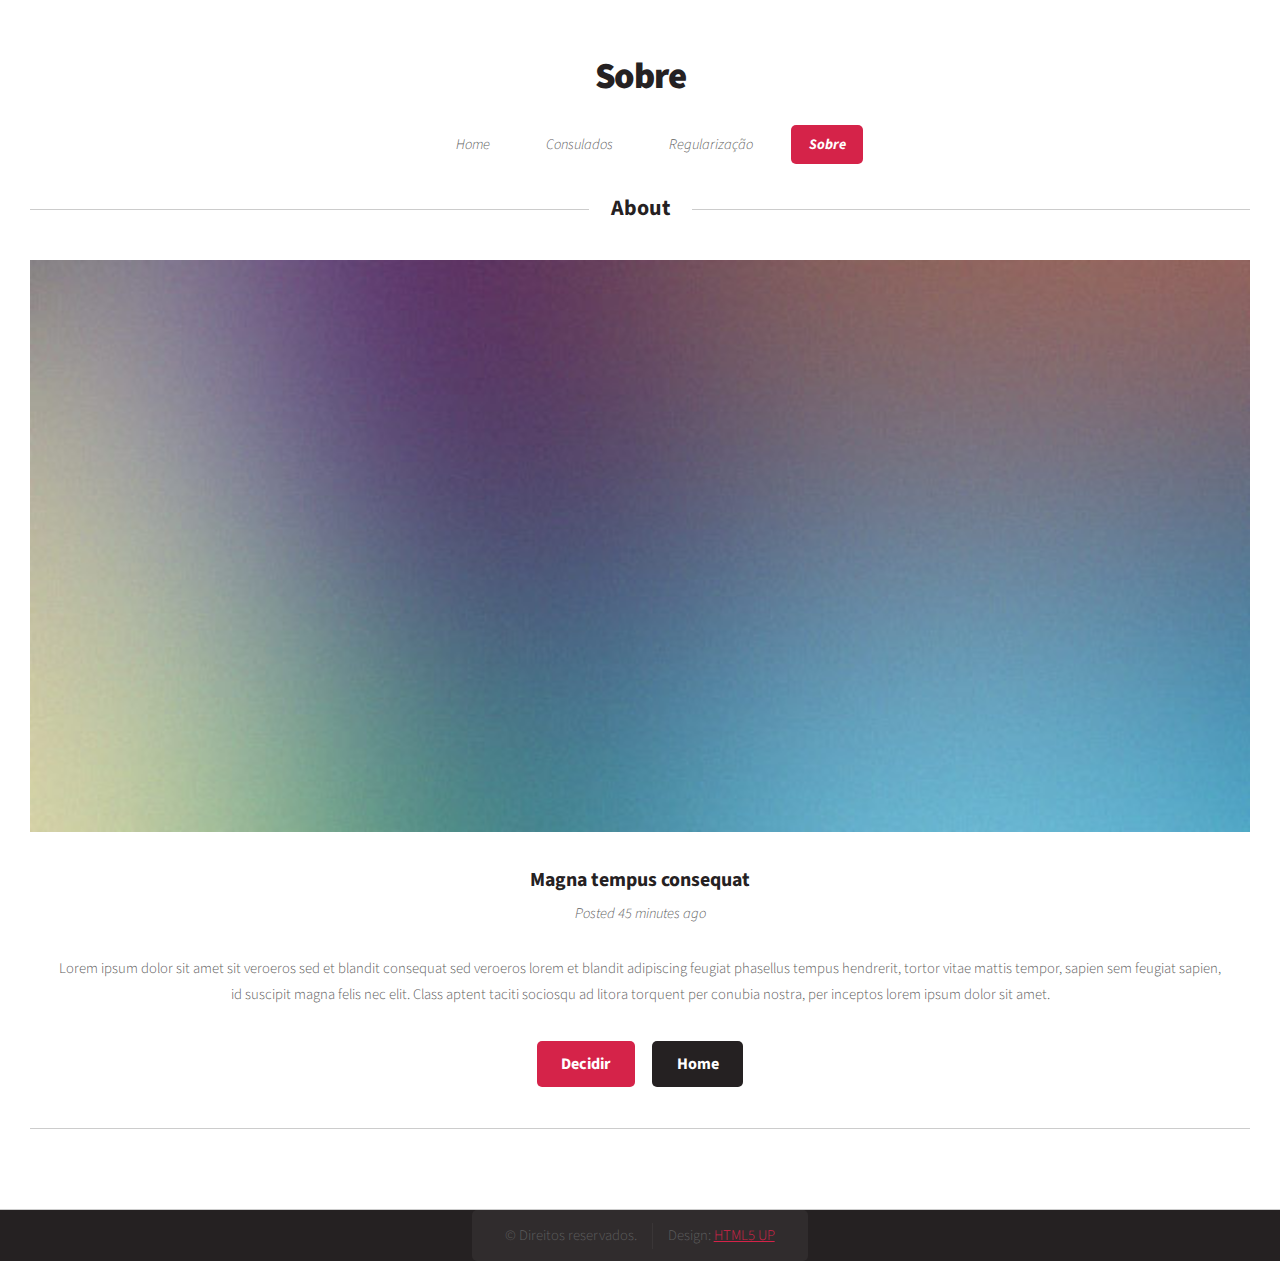
==== commit 6cd345d5: "0.3" ====
--- a/about.html
+++ b/about.html
@@ -26,122 +26,18 @@
 							</ul>
 						</nav>
 
-					<!-- Banner -->
-						<section id="banner">
-							<header>
-								<h2>Texto do banner</h2>
-								<p>Descrição do banner</p>
-							</header>
-						</section>
-
-					<!-- Intro -->
-						<section id="intro" class="container">
-							<div class="row">
-								<div class="col-4 col-12-medium">
-									<section class="first">
-										<i class="icon solid featured fa-cog"></i>
-										<header>
-											<h2>Ipsum consequat</h2>
+			<!-- Main -->
+				<section>
+					<div class="container">
+						
+								<br> 
+								
+								<section>
+										<header class="major">
+											<h2>About</h2>
 										</header>
-										<p>Nisl amet dolor sit ipsum veroeros sed blandit consequat veroeros et magna tempus.</p>
-									</section>
-								</div>
-								<div class="col-4 col-12-medium">
-									<section class="middle">
-										<i class="icon solid featured alt fa-bolt"></i>
-										<header>
-											<h2>Magna etiam dolor</h2>
-										</header>
-										<p>Nisl amet dolor sit ipsum veroeros sed blandit consequat veroeros et magna tempus.</p>
-									</section>
-								</div>
-								<div class="col-4 col-12-medium">
-									<section class="last">
-										<i class="icon solid featured alt2 fa-star"></i>
-										<header>
-											<h2>Tempus adipiscing</h2>
-										</header>
-										<p>Nisl amet dolor sit ipsum veroeros sed blandit consequat veroeros et magna tempus.</p>
-									</section>
-								</div>
-							</div>
-							<footer>
-								<ul class="actions">
-									<li><a href="#" class="button large">Get Started</a></li>
-									<li><a href="#" class="button alt large">Learn More</a></li>
-								</ul>
-							</footer>
-						</section>
-
-				</section>
-
-			<!-- Main -->
-				<section id="main">
-					<div class="container">
-						<div class="row">
-							<div class="col-12">
-
-								<!-- Portfolio -->
-									<section>
-										<header class="major">
-											<h2>My Portfolio</h2>
-										</header>
-										<div class="row">
-											<div class="col-4 col-6-medium col-12-small">
-												<section class="box">
-													<a href="#" class="image featured"><img src="images/pic02.jpg" alt="" /></a>
-													<header>
-														<h3>Ipsum feugiat et dolor</h3>
-													</header>
-													<p>Lorem ipsum dolor sit amet sit veroeros sed amet blandit consequat veroeros lorem blandit adipiscing et feugiat phasellus tempus dolore ipsum lorem dolore.</p>
-													<footer>
-														<ul class="actions">
-															<li><a href="#" class="button alt">Find out more</a></li>
-														</ul>
-													</footer>
-												</section>
-											</div>
-											<div class="col-4 col-6-medium col-12-small">
-												<section class="box">
-													<a href="#" class="image featured"><img src="images/pic03.jpg" alt="" /></a>
-													<header>
-														<h3>Sed etiam lorem nulla</h3>
-													</header>
-													<p>Lorem ipsum dolor sit amet sit veroeros sed amet blandit consequat veroeros lorem blandit adipiscing et feugiat phasellus tempus dolore ipsum lorem dolore.</p>
-													<footer>
-														<ul class="actions">
-															<li><a href="#" class="button alt">Find out more</a></li>
-														</ul>
-													</footer>
-												</section>
-											</div>
-											<div class="col-4 col-6-medium col-12-small">
-												<section class="box">
-													<a href="#" class="image featured"><img src="images/pic04.jpg" alt="" /></a>
-													<header>
-														<h3>Consequat et tempus</h3>
-													</header>
-													<p>Lorem ipsum dolor sit amet sit veroeros sed amet blandit consequat veroeros lorem blandit adipiscing et feugiat phasellus tempus dolore ipsum lorem dolore.</p>
-													<footer>
-														<ul class="actions">
-															<li><a href="#" class="button alt">Find out more</a></li>
-														</ul>
-													</footer>
-												</section>
-											</div>	
-										</div>
-									</section>
-
-							</div>
-							<div class="col-12">
-
-								<!-- Blog -->
-									<section>
-										<header class="major">
-											<h2>The Blog</h2>
-										</header>
-										<div class="row">
-											<div class="col-6 col-12-small">
+										
+											<div class="col-10 col-12-small">
 												<section class="box">
 													<a href="#" class="image featured"><img src="images/pic08.jpg" alt="" /></a>
 													<header>
@@ -151,96 +47,21 @@
 													<p>Lorem ipsum dolor sit amet sit veroeros sed et blandit consequat sed veroeros lorem et blandit adipiscing feugiat phasellus tempus hendrerit, tortor vitae mattis tempor, sapien sem feugiat sapien, id suscipit magna felis nec elit. Class aptent taciti sociosqu ad litora torquent per conubia nostra, per inceptos lorem ipsum dolor sit amet.</p>
 													<footer>
 														<ul class="actions">
-															<li><a href="#" class="button icon solid fa-file-alt">Continue Reading</a></li>
-															<li><a href="#" class="button alt icon solid fa-comment">33 comments</a></li>
+															<li><a href="#" class="button icon solid">Decidir</a></li>
+															<li><a href="index.html" class="button alt icon solid">Home</a></li>
 														</ul>
 													</footer>
 												</section>
 											</div>
-											<div class="col-6 col-12-small">
-												<section class="box">
-													<a href="#" class="image featured"><img src="images/pic09.jpg" alt="" /></a>
-													<header>
-														<h3>Aptent veroeros aliquam</h3>
-														<p>Posted 45 minutes ago</p>
-													</header>
-													<p>Lorem ipsum dolor sit amet sit veroeros sed et blandit consequat sed veroeros lorem et blandit adipiscing feugiat phasellus tempus hendrerit, tortor vitae mattis tempor, sapien sem feugiat sapien, id suscipit magna felis nec elit. Class aptent taciti sociosqu ad litora torquent per conubia nostra, per inceptos lorem ipsum dolor sit amet.</p>
-													<footer>
-														<ul class="actions">
-															<li><a href="#" class="button icon solid fa-file-alt">Continue Reading</a></li>
-															<li><a href="#" class="button alt icon solid fa-comment">33 comments</a></li>
-														</ul>
-													</footer>
-												</section>
-											</div>
-										</div>
+											
+										
 									</section>
-
-							</div>
-						</div>
 					</div>
 				</section>
 
 			<!-- Footer -->
-				<section id="footer">
-					<div class="container">
-						<div class="row">
-							<div class="col-8 col-12-medium">
-								<section>
-									<header>
-										<h2>Eventos em São Paulo</h2>
-									</header>
-									<ul class="dates">
-										<li>
-											<span class="date">Jan <strong>27</strong></span>
-											<h3><a href="#">Lorem dolor sit amet veroeros</a></h3>
-											<p>Ipsum dolor sit amet veroeros consequat blandit ipsum phasellus lorem consequat etiam.</p>
-										</li>
-										<li>
-											<span class="date">Jan <strong>23</strong></span>
-											<h3><a href="#">Ipsum sed blandit nisl consequat</a></h3>
-											<p>Blandit phasellus lorem ipsum dolor tempor sapien tortor hendrerit adipiscing feugiat lorem.</p>
-										</li>
-										<li>
-											<span class="date">Jan <strong>15</strong></span>
-											<h3><a href="#">Magna tempus lorem feugiat</a></h3>
-											<p>Dolore consequat sed phasellus lorem sed etiam nullam dolor etiam sed amet sit consequat.</p>
-										</li>
-										<li>
-											<span class="date">Jan <strong>12</strong></span>
-											<h3><a href="#">Dolore tempus ipsum feugiat nulla</a></h3>
-											<p>Feugiat lorem dolor sed nullam tempus lorem ipsum dolor sit amet nullam consequat.</p>
-										</li>
-										<li>
-											<span class="date">Jan <strong>10</strong></span>
-											<h3><a href="#">Blandit tempus aliquam?</a></h3>
-											<p>Feugiat sed tempus blandit tempus adipiscing nisl lorem ipsum dolor sit amet dolore.</p>
-										</li>
-									</ul>
-								</section>
-							</div>
-							<div class="col-4 col-12-medium">
-								<section>
-									<header>
-										<h2>Quem somos nós.</h2>
-									</header>
-									<a href="#" class="image featured"><img src="images/pic10.jpg" alt="" /></a>
-									<p>
-										This is <strong>Dopetrope</strong> a free, fully responsive HTML5 site template by
-										<a href="http://twitter.com/ajlkn">AJ</a> for <a href="http://html5up.net/">HTML5 UP</a> It's released for free under
-										the <a href="http://html5up.net/license/">Creative Commons Attribution</a> license so feel free to use it for any personal or commercial project &ndash; just don't forget to credit us!
-									</p>
-									<footer>
-										<ul class="actions">
-											<li><a href="#" class="button">Saiba mais</a></li>
-										</ul>
-									</footer>
-								</section>
-							
-							
+					
 							<div class="col-6-medium">
-
- 							
 
 								<!-- Copyright -->
 									
--- a/assets/css/main.css
+++ b/assets/css/main.css
@@ -2113,7 +2113,7 @@
 				}
 
 				#nav > ul > li:hover > a, #nav > ul > li.active > a {
-					background: #f3f3f3;
+					background: #d52349;
 				}
 
 				#nav > ul > li.current > a {
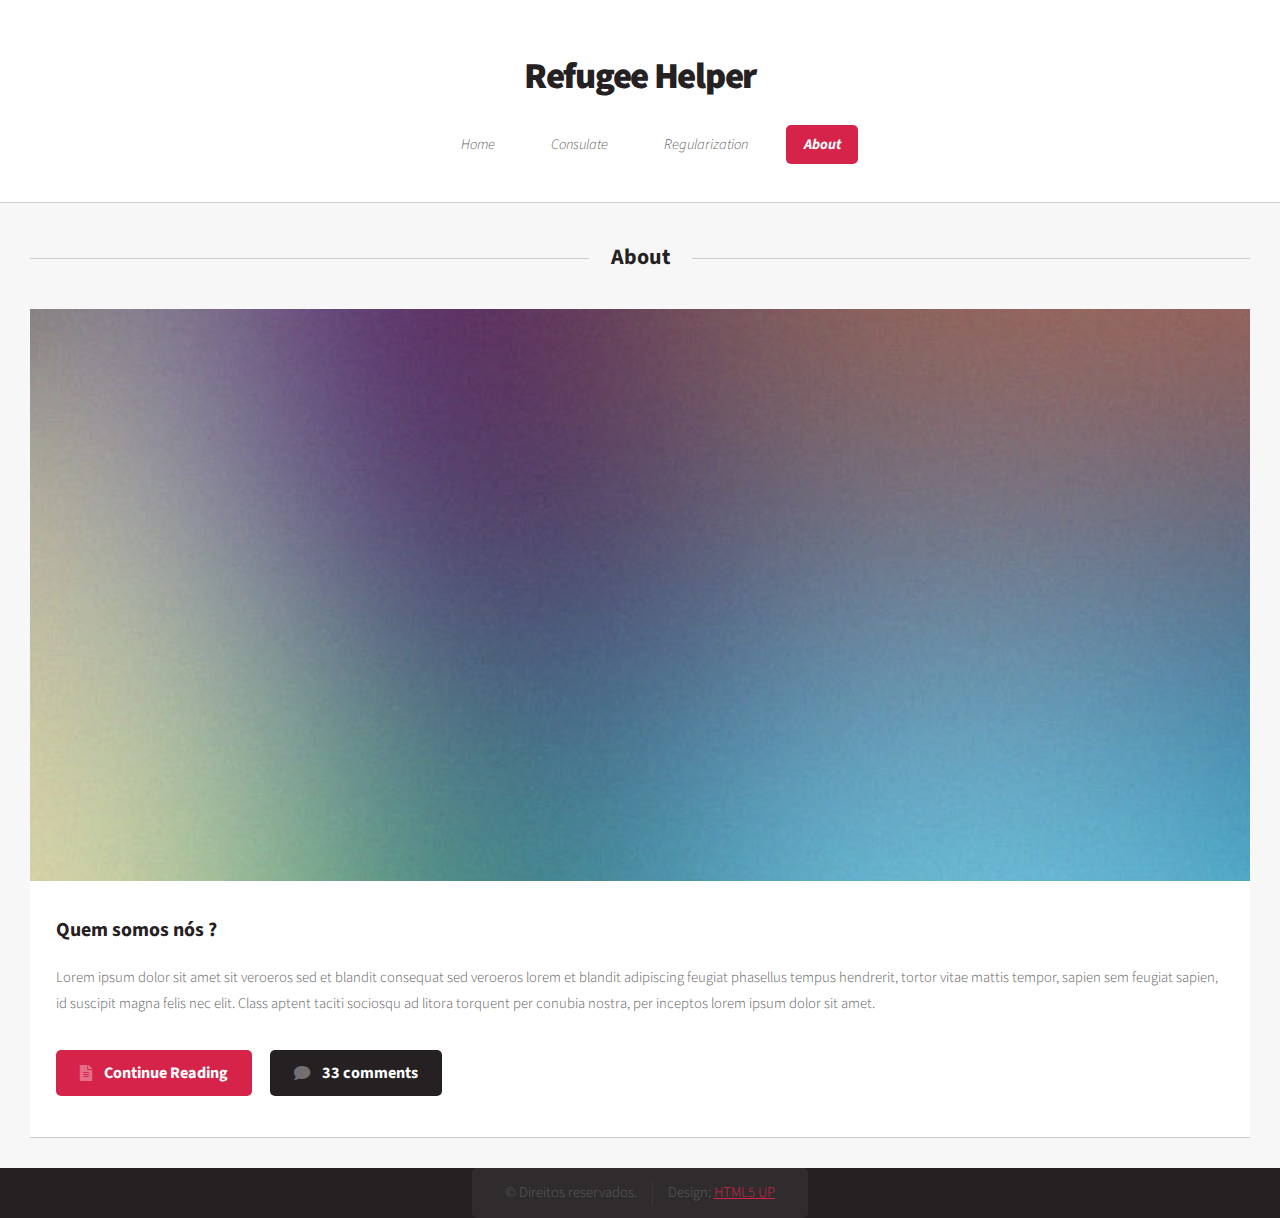
==== commit b777ab14: "0.4" ====
--- a/about.html
+++ b/about.html
@@ -2,7 +2,7 @@
 
 <html>
 	<head>
-		<title>TCI</title>
+		<title>About</title>
 		<meta charset="utf-8" />
 		<meta name="viewport" content="width=device-width, initial-scale=1, user-scalable=no" />
 		<link rel="stylesheet" href="assets/css/main.css" />
@@ -14,62 +14,63 @@
 				<section id="header">
 
 					<!-- Logo -->
-						<h1><a href="index.html">Sobre</a></h1>
+						<h1><a href="index.html">Refugee Helper</a></h1>
 
 					<!-- Nav -->
 						<nav id="nav">
 							<ul>
 								<li><a href="index.html">Home</a></li>
-								<li><a href="consulados.html">Consulados</a></li>
-								<li><a href="docs.html">Regularização</a></li>
-								<li class="current"><a href="about.html">Sobre</a></li>
+								<li><a href="consulados.html">Consulate</a></li>
+								<li><a href="docs.html">Regularization</a></li>
+								<li class="current"><a href="about.html">About</a></li>
 							</ul>
 						</nav>
 
+					<!-- Banner -->
+						
+					<!-- Intro -->
+						
+
+				</section>
+
 			<!-- Main -->
-				<section>
+				<section id="main">
 					<div class="container">
 						
-								<br> 
-								
-								<section>
+							
+
+								<!-- Blog -->
+									<section>
 										<header class="major">
 											<h2>About</h2>
 										</header>
-										
-											<div class="col-10 col-12-small">
+										<div class="row">
+											<div class="col-12 col-12-small">
 												<section class="box">
 													<a href="#" class="image featured"><img src="images/pic08.jpg" alt="" /></a>
 													<header>
-														<h3>Magna tempus consequat</h3>
-														<p>Posted 45 minutes ago</p>
+														<h3>Quem somos nós ?</h3>
 													</header>
 													<p>Lorem ipsum dolor sit amet sit veroeros sed et blandit consequat sed veroeros lorem et blandit adipiscing feugiat phasellus tempus hendrerit, tortor vitae mattis tempor, sapien sem feugiat sapien, id suscipit magna felis nec elit. Class aptent taciti sociosqu ad litora torquent per conubia nostra, per inceptos lorem ipsum dolor sit amet.</p>
 													<footer>
 														<ul class="actions">
-															<li><a href="#" class="button icon solid">Decidir</a></li>
-															<li><a href="index.html" class="button alt icon solid">Home</a></li>
+															<li><a href="#" class="button icon solid fa-file-alt">Continue Reading</a></li>
+															<li><a href="#" class="button alt icon solid fa-comment">33 comments</a></li>
 														</ul>
 													</footer>
 												</section>
 											</div>
 											
-										
+										</div>
 									</section>
-					</div>
-				</section>
-
-			<!-- Footer -->
-					
-							<div class="col-6-medium">
-
-								<!-- Copyright -->
-									
 
 							</div>
 						</div>
 					</div>
 				</section>
+
+			<!-- Footer -->
+				
 
 				<div id="copyright">
 					<ul class="links">
--- a/assets/css/main.css
+++ b/assets/css/main.css
@@ -2905,4 +2905,8 @@
 				padding: 40px 0 20px 0;
 			}
 
+	}
+
+	#trd {
+		
 	}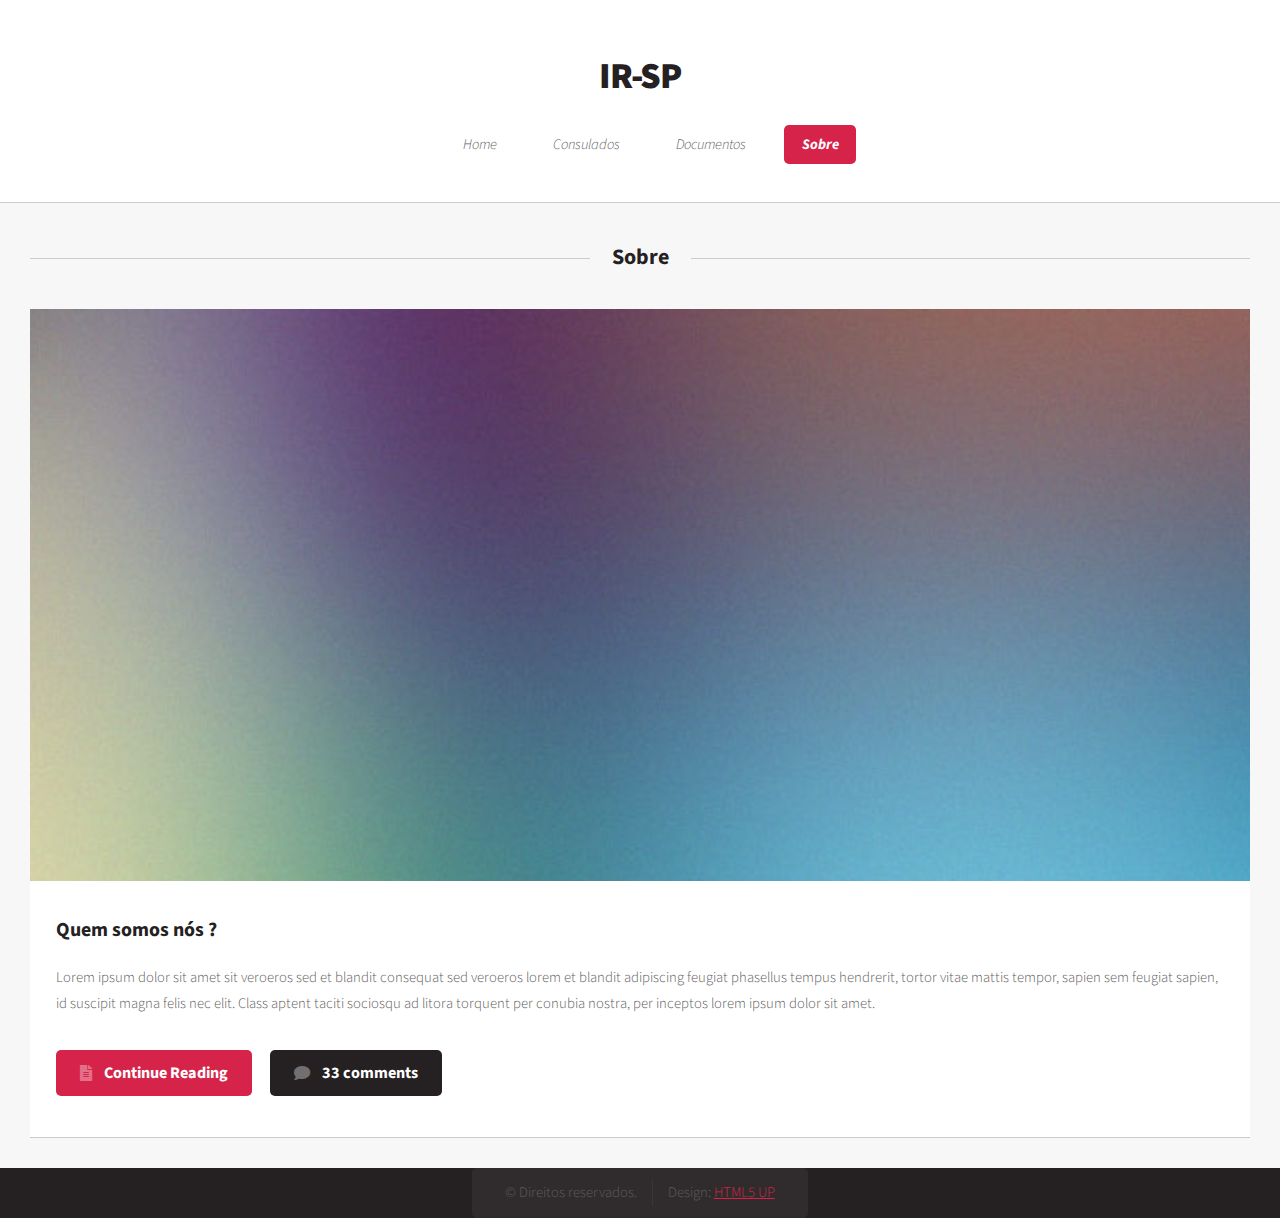
==== commit 0f26256f: "v0.5" ====
--- a/about.html
+++ b/about.html
@@ -2,7 +2,7 @@
 
 <html>
 	<head>
-		<title>About</title>
+		<title>Sobre</title>
 		<meta charset="utf-8" />
 		<meta name="viewport" content="width=device-width, initial-scale=1, user-scalable=no" />
 		<link rel="stylesheet" href="assets/css/main.css" />
@@ -14,15 +14,15 @@
 				<section id="header">
 
 					<!-- Logo -->
-						<h1><a href="index.html">Refugee Helper</a></h1>
+						<h1><a href="index.html">IR-SP</a></h1>
 
 					<!-- Nav -->
 						<nav id="nav">
 							<ul>
 								<li><a href="index.html">Home</a></li>
-								<li><a href="consulados.html">Consulate</a></li>
-								<li><a href="docs.html">Regularization</a></li>
-								<li class="current"><a href="about.html">About</a></li>
+								<li><a href="consulados.html">Consulados</a></li>
+								<li><a href="docs.html">Documentos</a></li>
+								<li class="current"><a href="about.html">Sobre</a></li>
 							</ul>
 						</nav>
 
@@ -42,7 +42,7 @@
 								<!-- Blog -->
 									<section>
 										<header class="major">
-											<h2>About</h2>
+											<h2>Sobre</h2>
 										</header>
 										<div class="row">
 											<div class="col-12 col-12-small">
--- a/assets/css/main.css
+++ b/assets/css/main.css
@@ -2173,9 +2173,8 @@
 /* Banner */
 
 	#banner {
-		background: #CCE8F4 url("../../images/pic01.jpg");
-		background-position: center center;
-		background-size: auto 100%;
+		background: #CCE8F4 url("../../images/diversidade.jpg");
+		background-position: center center;	
 		background-repeat: no-repeat;
 		text-align: center;
 		position: relative;
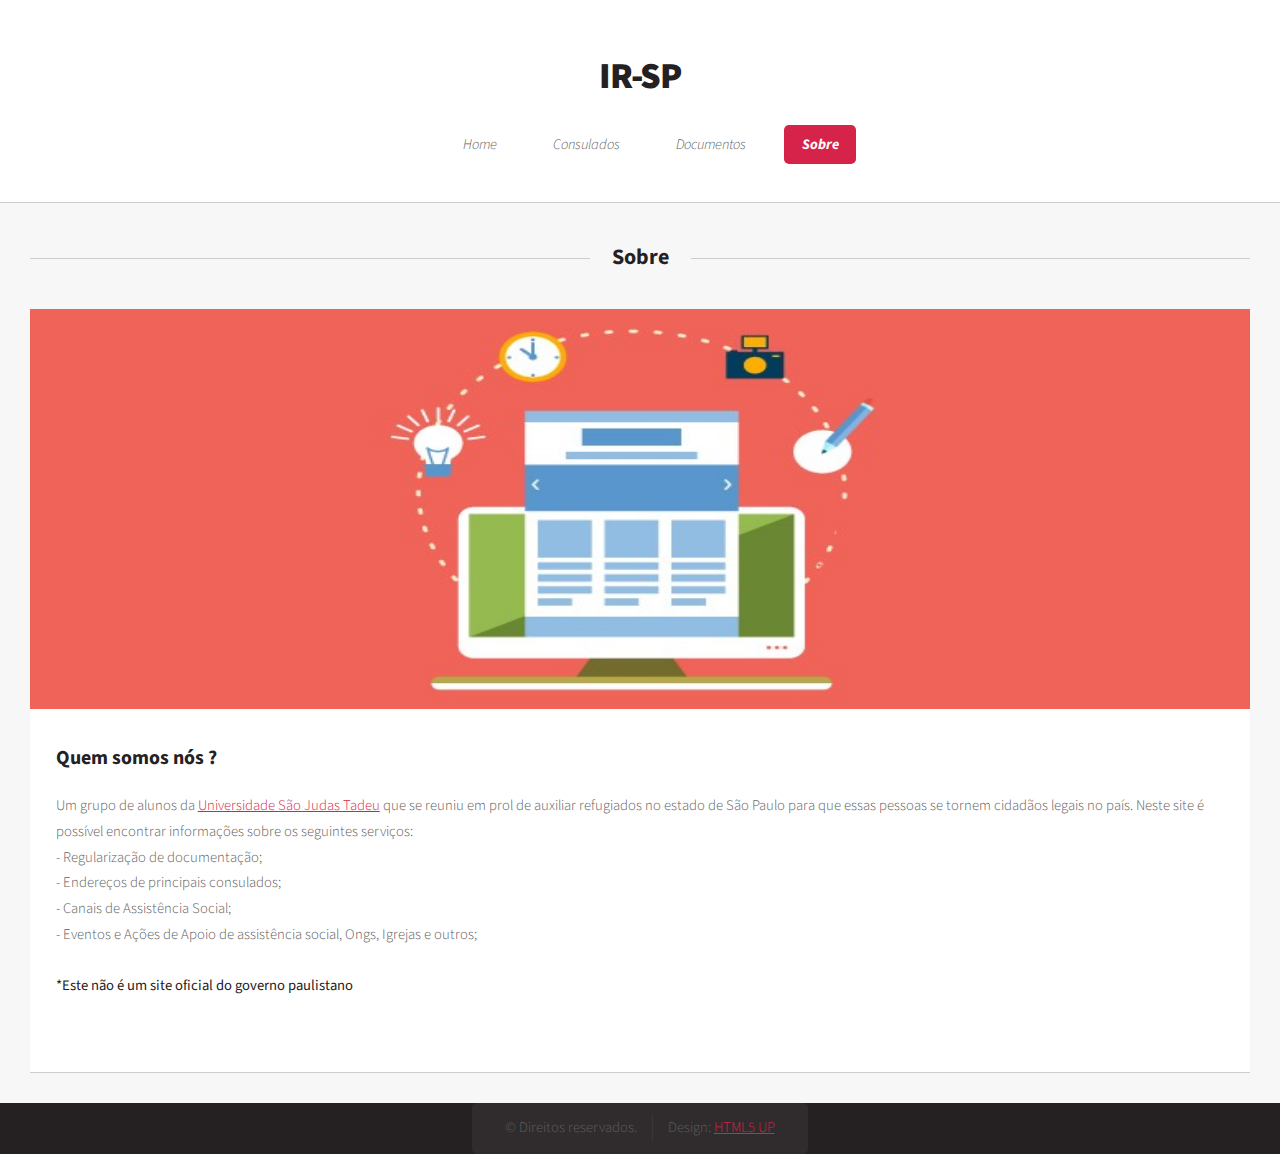
==== commit 8f074ecd: "end_text" ====
--- a/about.html
+++ b/about.html
@@ -47,16 +47,27 @@
 										<div class="row">
 											<div class="col-12 col-12-small">
 												<section class="box">
-													<a href="#" class="image featured"><img src="images/pic08.jpg" alt="" /></a>
+													<a href="#" class="image featured"><img src="images/aboout.jpg" width="300" height="400" /></a>
 													<header>
 														<h3>Quem somos nós ?</h3>
 													</header>
-													<p>Lorem ipsum dolor sit amet sit veroeros sed et blandit consequat sed veroeros lorem et blandit adipiscing feugiat phasellus tempus hendrerit, tortor vitae mattis tempor, sapien sem feugiat sapien, id suscipit magna felis nec elit. Class aptent taciti sociosqu ad litora torquent per conubia nostra, per inceptos lorem ipsum dolor sit amet.</p>
+													<p>
+														Um grupo de alunos da <a href="https://www.usjt.br">Universidade São Judas Tadeu</a> que se reuniu em prol de auxiliar refugiados no estado de São Paulo para que essas pessoas se tornem cidadãos legais no país. 
+														Neste site é possível encontrar informações sobre os seguintes serviços:
+														<br>
+														- Regularização de documentação;
+														<br>
+														- Endereços de principais consulados;
+														<br>
+														- Canais de Assistência Social;
+														<br>
+														- Eventos e Ações de Apoio de assistência social, Ongs, Igrejas e outros;
+														
+														<br>
+														<br>
+														<strong>*Este não é um site oficial do governo paulistano</strong></p>
 													<footer>
-														<ul class="actions">
-															<li><a href="#" class="button icon solid fa-file-alt">Continue Reading</a></li>
-															<li><a href="#" class="button alt icon solid fa-comment">33 comments</a></li>
-														</ul>
+														
 													</footer>
 												</section>
 											</div>
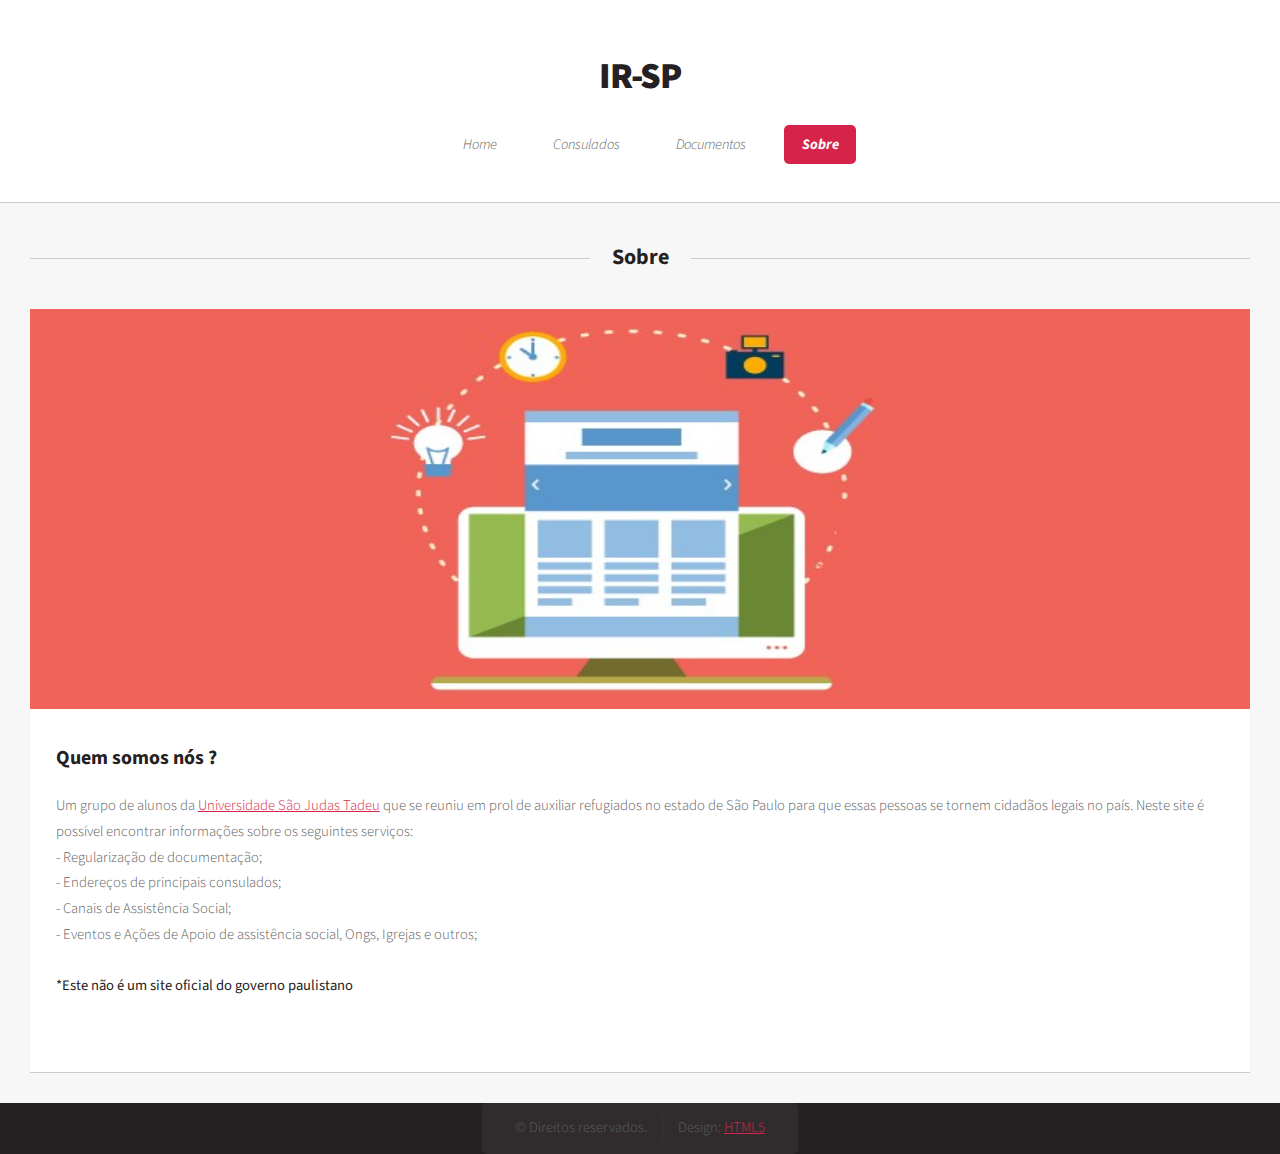
==== commit 96f2f485: "." ====
--- a/about.html
+++ b/about.html
@@ -85,7 +85,7 @@
 
 				<div id="copyright">
 					<ul class="links">
-						<li>&copy; Direitos reservados.</li><li>Design: <a href="http://html5up.net">HTML5 UP</a></li>
+						<li>&copy; Direitos reservados.</li><li>Design: <a href="#">HTML5</a></li>
 					</ul>
 				</div>
 
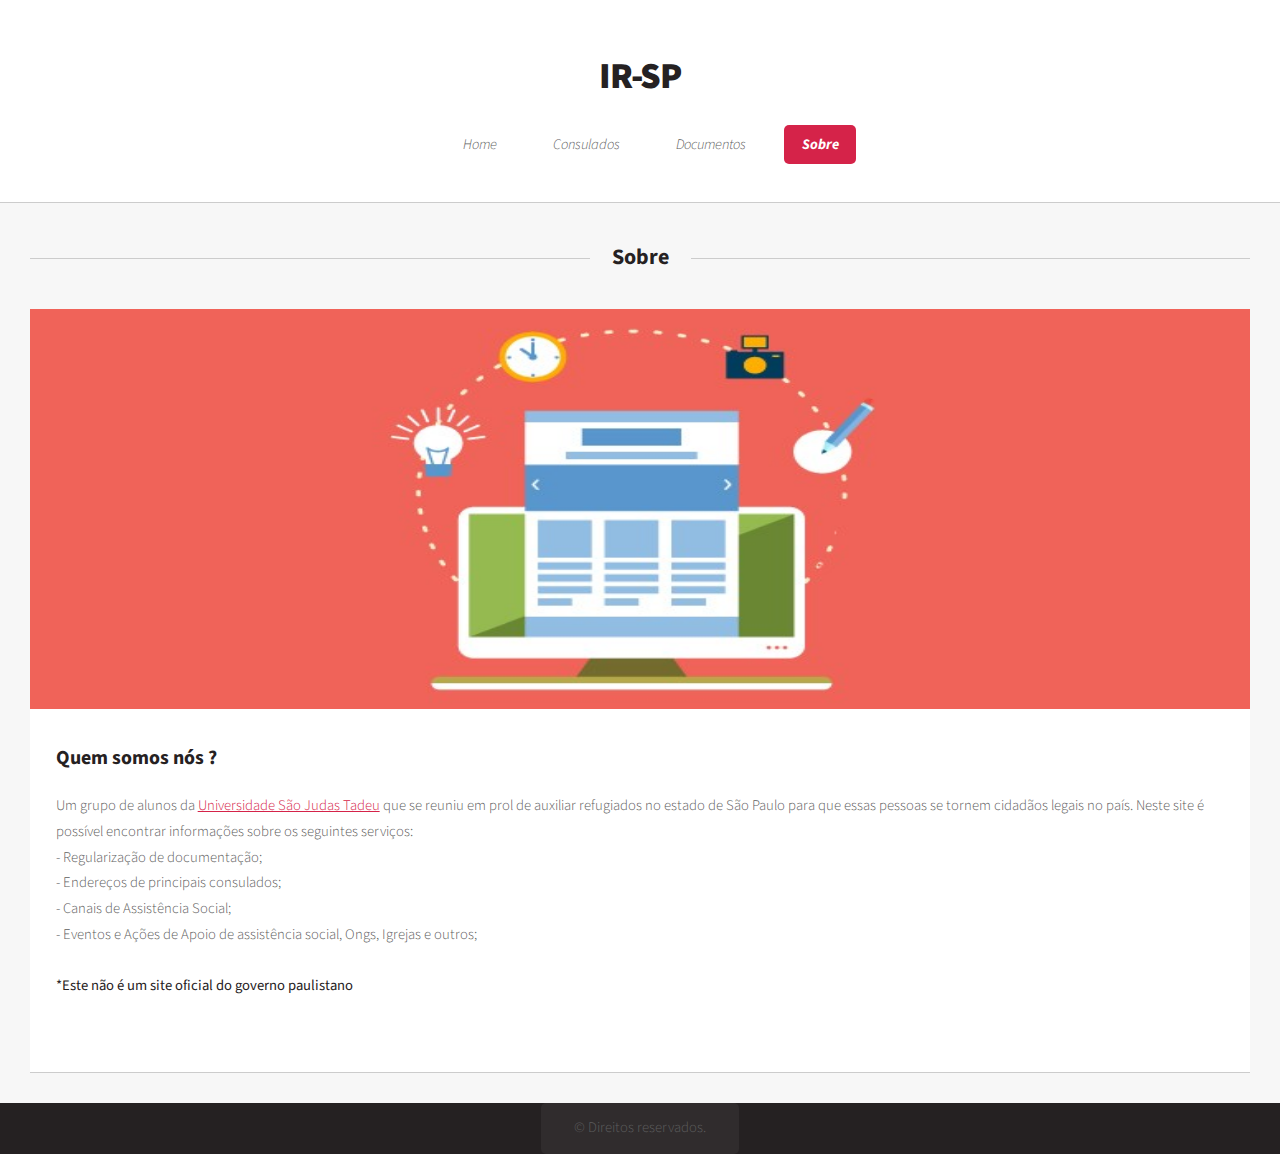
==== commit 39256c1f: "." ====
--- a/about.html
+++ b/about.html
@@ -85,7 +85,7 @@
 
 				<div id="copyright">
 					<ul class="links">
-						<li>&copy; Direitos reservados.</li><li>Design: <a href="#">HTML5</a></li>
+						<li>&copy; Direitos reservados.</li>
 					</ul>
 				</div>
 
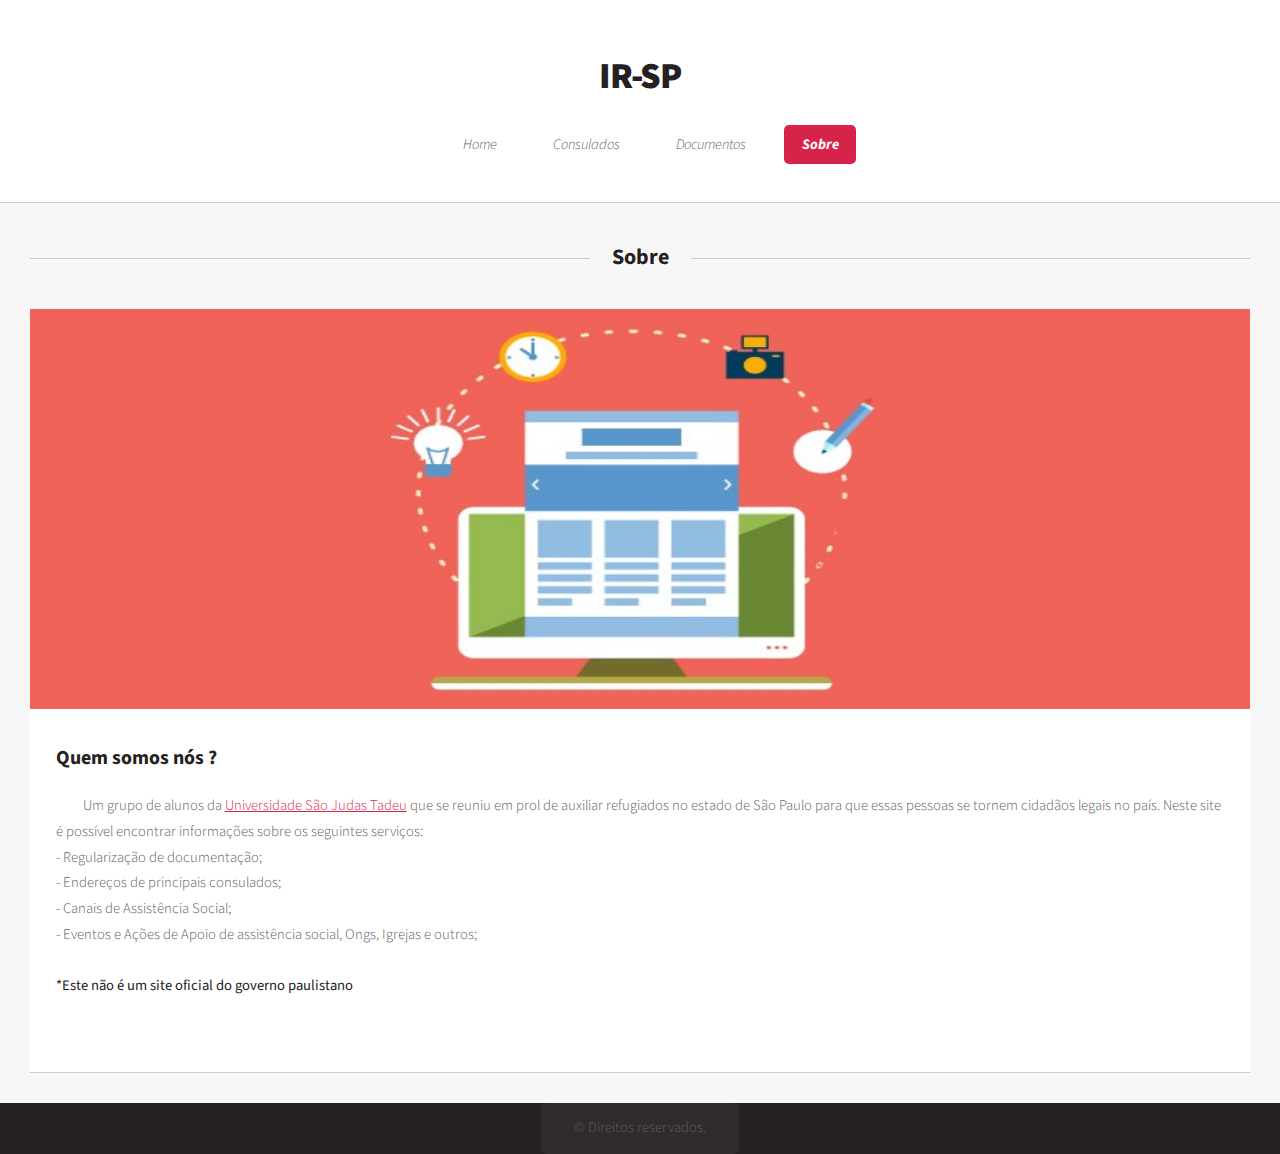
==== commit 5bbcf64a: "p" ====
--- a/about.html
+++ b/about.html
@@ -52,7 +52,7 @@
 														<h3>Quem somos nós ?</h3>
 													</header>
 													<p>
-														Um grupo de alunos da <a href="https://www.usjt.br">Universidade São Judas Tadeu</a> que se reuniu em prol de auxiliar refugiados no estado de São Paulo para que essas pessoas se tornem cidadãos legais no país. 
+														&nbsp;&nbsp;&nbsp;&nbsp;&nbsp;&nbsp;&nbsp;&nbsp;  Um grupo de alunos da <a href="https://www.usjt.br">Universidade São Judas Tadeu</a> que se reuniu em prol de auxiliar refugiados no estado de São Paulo para que essas pessoas se tornem cidadãos legais no país. 
 														Neste site é possível encontrar informações sobre os seguintes serviços:
 														<br>
 														- Regularização de documentação;
